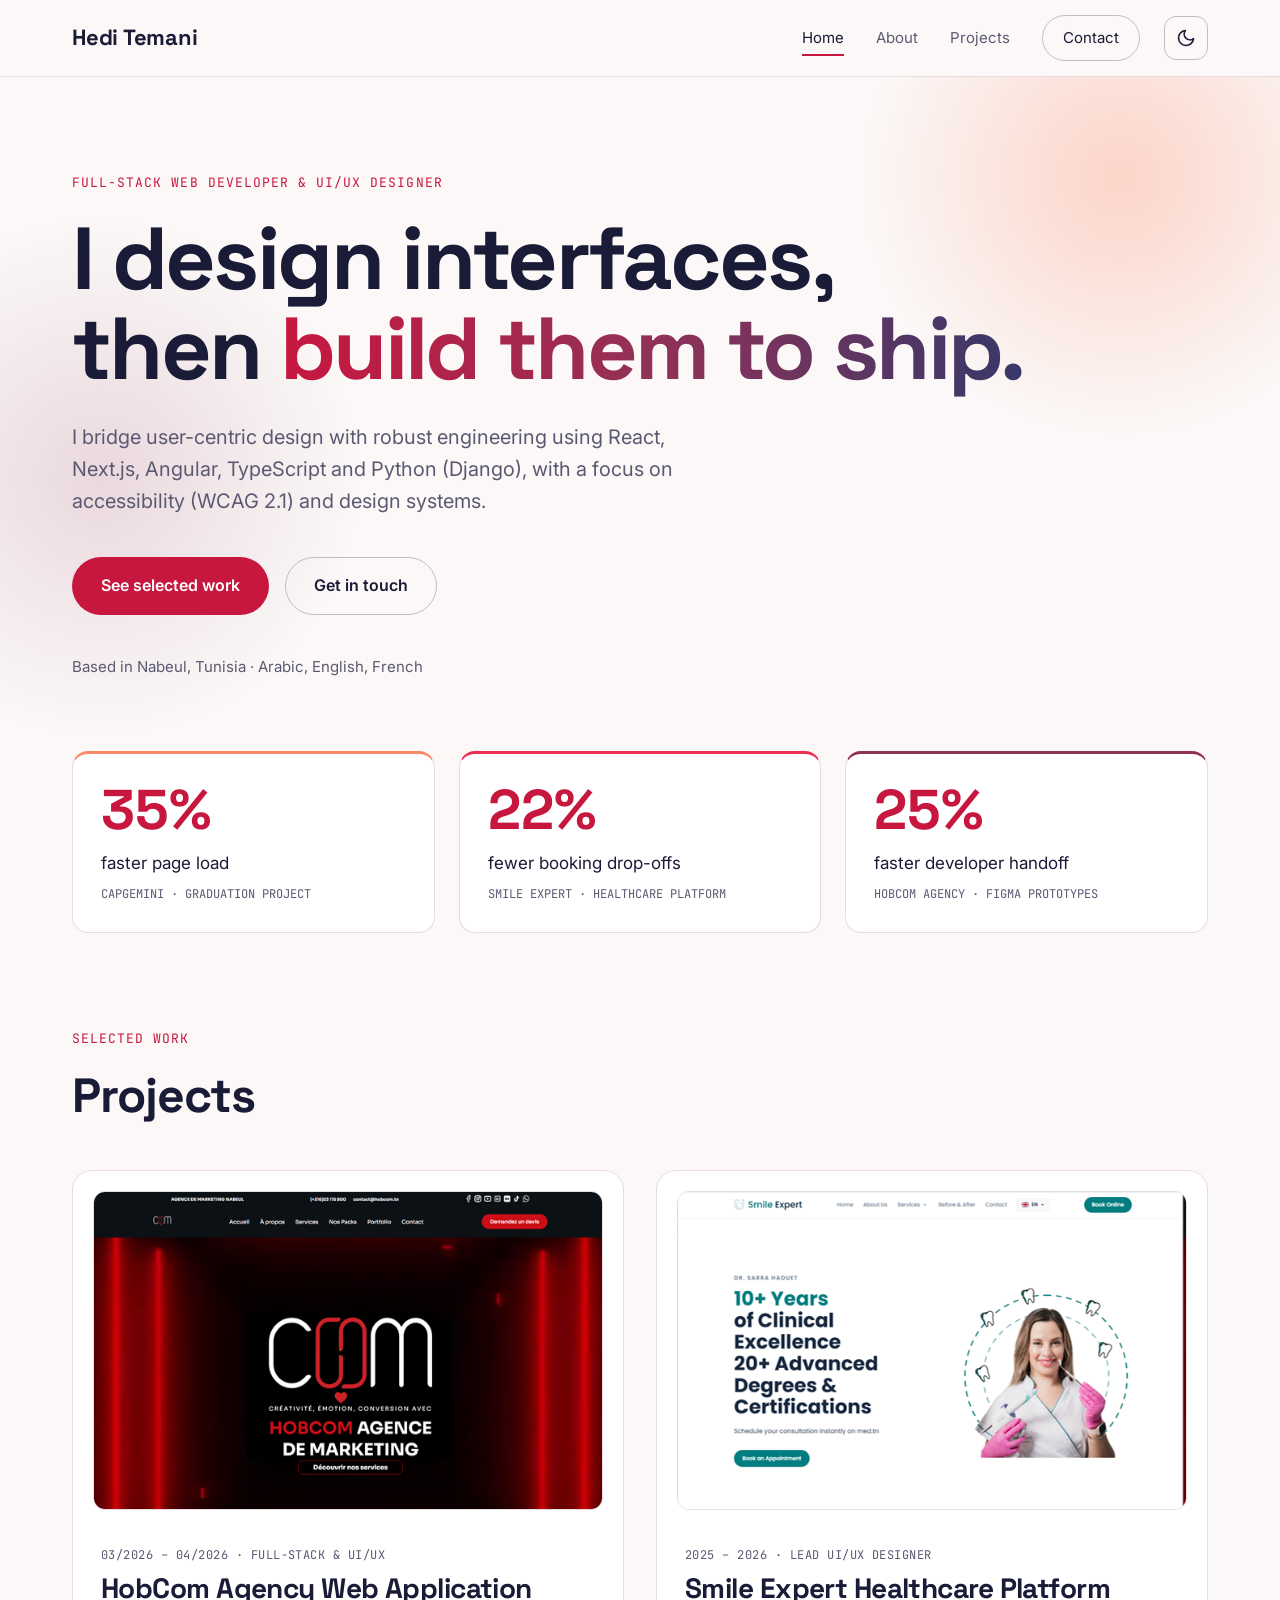
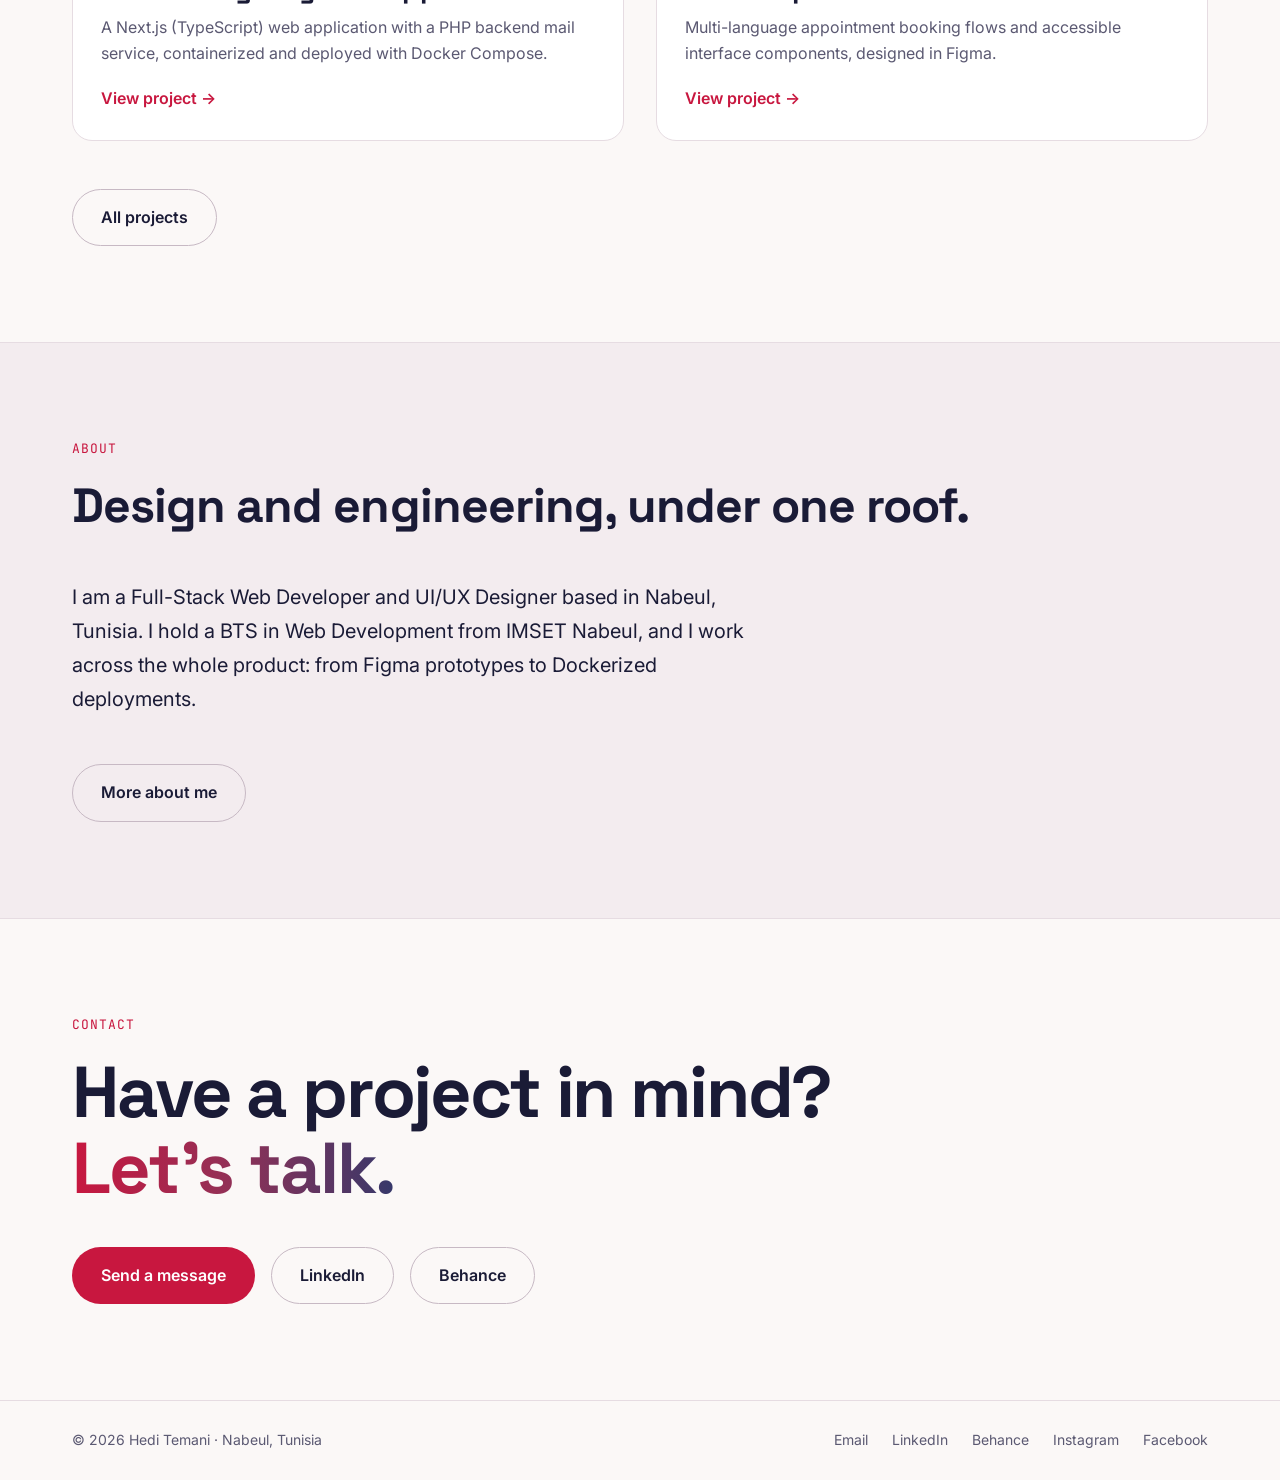
==== index.html @ 13e7d387 "first commit" ====
<!doctype html>
<html lang="en">
<head>
  <meta charset="utf-8">
  <meta name="viewport" content="width=device-width, initial-scale=1">
  <meta name="color-scheme" content="dark light">
  <script>
    (function () {
      try {
        var t = localStorage.getItem("theme");
        if (t !== "light" && t !== "dark") {
          t = window.matchMedia("(prefers-color-scheme: light)").matches ? "light" : "dark";
        }
        document.documentElement.setAttribute("data-theme", t);
      } catch (e) {}
    })();
  </script>
  <title>Hedi Temani | Full-Stack Web Developer &amp; UI/UX Designer</title>
  <meta name="description" content="Portfolio of Hedi Temani, a Full-Stack Web Developer and UI/UX Designer based in Nabeul, Tunisia.">
  <link rel="icon" href="data:image/svg+xml,%3Csvg xmlns='http://www.w3.org/2000/svg' viewBox='0 0 32 32'%3E%3Crect width='32' height='32' rx='8' fill='%2307070B'/%3E%3Ctext x='16' y='22' font-size='15' font-family='sans-serif' font-weight='700' text-anchor='middle' fill='%23FE8968'%3EHT%3C/text%3E%3C/svg%3E">
  <link rel="preconnect" href="https://fonts.googleapis.com">
  <link rel="preconnect" href="https://fonts.gstatic.com" crossorigin>
  <link href="https://fonts.googleapis.com/css2?family=Inter:wght@400;500;600&family=JetBrains+Mono:wght@500&family=Space+Grotesk:wght@500;700&display=swap" rel="stylesheet">
  <link rel="stylesheet" href="css/styles.css">
  <script src="js/main.js" defer></script>
</head>
<body>
  <a class="skip" href="#main">Skip to content</a>

  <header class="site-header">
    <div class="container header-inner">
      <a class="brand" href="index.html">Hedi Temani</a>
      <nav id="site-nav" class="site-nav" aria-label="Main">
        <a href="index.html" aria-current="page">Home</a>
        <a href="about.html">About</a>
        <a href="projects.html">Projects</a>
        <a href="contact.html" class="nav-cta">Contact</a>
      </nav>
      <div class="header-actions">
        <button class="theme-toggle" type="button" aria-label="Switch to light theme">
          <svg class="icon-sun" viewBox="0 0 24 24" fill="none" stroke="currentColor" stroke-width="2" stroke-linecap="round" stroke-linejoin="round" aria-hidden="true"><circle cx="12" cy="12" r="4"/><path d="M12 2v2M12 20v2M4.93 4.93l1.41 1.41M17.66 17.66l1.41 1.41M2 12h2M20 12h2M4.93 19.07l1.41-1.41M17.66 6.34l1.41-1.41"/></svg>
          <svg class="icon-moon" viewBox="0 0 24 24" fill="none" stroke="currentColor" stroke-width="2" stroke-linecap="round" stroke-linejoin="round" aria-hidden="true"><path d="M21 12.79A9 9 0 1 1 11.21 3 7 7 0 0 0 21 12.79z"/></svg>
        </button>
        <button class="nav-toggle" type="button" aria-expanded="false" aria-controls="site-nav">
          <span class="sr-only">Menu</span>
          <span class="bars" aria-hidden="true"></span>
        </button>
      </div>
    </div>
  </header>

  <main id="main">

    <section class="hero">
      <div class="container">
        <p class="eyebrow">Full-Stack Web Developer &amp; UI/UX Designer</p>
        <h1>I design interfaces, then <span class="grad">build them to ship.</span></h1>
        <p class="lead">I bridge user-centric design with robust engineering using React, Next.js, Angular, TypeScript and Python (Django), with a focus on accessibility (WCAG 2.1) and design systems.</p>
        <div class="btn-row">
          <a class="btn btn-primary" href="projects.html">See selected work</a>
          <a class="btn btn-ghost" href="contact.html">Get in touch</a>
        </div>
        <p class="where">Based in Nabeul, Tunisia · Arabic, English, French</p>
      </div>
    </section>

    <section class="section-tight" aria-label="Highlights">
      <div class="container">
        <div class="grid grid-3">
          <div class="stat">
            <strong>35%</strong>
            <p>faster page load</p>
            <p class="source">Capgemini · Graduation project</p>
          </div>
          <div class="stat">
            <strong>22%</strong>
            <p>fewer booking drop-offs</p>
            <p class="source">Smile Expert · Healthcare platform</p>
          </div>
          <div class="stat">
            <strong>25%</strong>
            <p>faster developer handoff</p>
            <p class="source">HobCom Agency · Figma prototypes</p>
          </div>
        </div>
      </div>
    </section>

    <section class="section-tight" aria-labelledby="work-title">
      <div class="container">
        <div class="section-head">
          <p class="eyebrow">Selected work</p>
          <h2 id="work-title">Projects</h2>
        </div>
        <div class="grid grid-2">

          <a class="card" href="https://hobcom.tn" target="_blank" rel="noopener noreferrer">
            <img class="shot-img" src="assets/hobcomscreenshot.webp" alt="HobCom Agency web application home page">
            <div class="card-body">
              <p class="meta">03/2026 – 04/2026 · Full-Stack &amp; UI/UX</p>
              <h3>HobCom Agency Web Application</h3>
              <p>A Next.js (TypeScript) web application with a PHP backend mail service, containerized and deployed with Docker Compose.</p>
              <p class="link-arrow" href="hobcom.tn">View project →</p>
            </div>
          </a>

          <a class="card" href="https://smile-expert-frontend.vercel.app/" target="_blank" rel="noopener noreferrer">
            <img class="shot-img" src="assets/smileexpertscreenshot.webp" alt="Smile Expert appointment booking flow">
            <div class="card-body">
              <p class="meta">2025 – 2026 · Lead UI/UX Designer</p>
              <h3>Smile Expert Healthcare Platform</h3>
              <p>Multi-language appointment booking flows and accessible interface components, designed in Figma.</p>
              <p class="link-arrow">View project →</p>
            </div>
          </a>

        </div>
        <p class="section-foot"><a class="btn btn-ghost" href="projects.html">All projects</a></p>
      </div>
    </section>

    <section class="section section-alt" aria-labelledby="about-title">
      <div class="container">
        <div class="section-head">
          <p class="eyebrow">About</p>
          <h2 id="about-title">Design and engineering, under one roof.</h2>
        </div>
        <p class="about-intro">I am a Full-Stack Web Developer and UI/UX Designer based in Nabeul, Tunisia. I hold a BTS in Web Development from IMSET Nabeul, and I work across the whole product: from Figma prototypes to Dockerized deployments.</p>
        <p class="section-foot"><a class="btn btn-ghost" href="about.html">More about me</a></p>
      </div>
    </section>

    <section class="section cta" aria-labelledby="cta-title">
      <div class="container">
        <p class="eyebrow">Contact</p>
        <h2 id="cta-title">Have a project in mind? <span class="grad">Let's talk.</span></h2>
        <div class="btn-row">
          <a class="btn btn-primary" href="contact.html">Send a message</a>
          <a class="btn btn-ghost" href="https://www.linkedin.com/in/hedi-temani-780870308/" target="_blank" rel="noopener noreferrer">LinkedIn</a>
          <a class="btn btn-ghost" href="https://www.behance.net/hedi_temani" target="_blank" rel="noopener noreferrer">Behance</a>
        </div>
      </div>
    </section>

  </main>

  <footer class="site-footer">
    <div class="container footer-inner">
      <span>© <span data-year>2026</span> Hedi Temani · Nabeul, Tunisia</span>
      <span class="footer-links">
        <a href="mailto:hedi.temani97@gmail.com">Email</a>
        <a href="https://www.linkedin.com/in/hedi-temani-780870308/" target="_blank" rel="noopener noreferrer">LinkedIn</a>
        <a href="https://www.behance.net/hedi_temani" target="_blank" rel="noopener noreferrer">Behance</a>
        <a href="https://www.instagram.com/hedi.temani/" target="_blank" rel="noopener noreferrer">Instagram</a>
        <a href="https://www.facebook.com/Hedii.Temani/" target="_blank" rel="noopener noreferrer">Facebook</a>
      </span>
    </div>
  </footer>
</body>
</html>
---- css/styles.css ----
/* ==========================================================================
   Hedi Temani — Portfolio
   Design tokens, layout, components, responsive rules
   ========================================================================== */

:root,
:root[data-theme="dark"] {
  color-scheme: dark;

  /* Brand palette */
  --indigo: #36386a;
  --plum: #913157;
  --crimson: #ef2f52;
  --coral: #fe8968;
  --grad: linear-gradient(90deg, var(--indigo), var(--plum), var(--crimson), var(--coral));

  /* Dark theme */
  --bg: #07070b;
  --bg-alt: #0d0d14;
  --surface: #12121a;
  --surface-2: #191924;
  --line: #23233a;
  --line-strong: #3d4078;
  --chip-line: #32345e;
  --text: #f6f3f5;
  --muted: #aaa9bd;
  --accent: #fe8968;
  --btn-bg: #fe8968;
  --btn-ink: #1a0a0e;
  --grad-text: linear-gradient(90deg, #fe8968, #ef2f52);
  --danger: #ff7a8a;
  --ok: #7be0b5;
  --header-bg: rgba(7, 7, 11, 0.92);
  --shadow: rgba(0, 0, 0, 0.5);
  --glow-1: rgba(239, 47, 82, 0.2);
  --glow-2: rgba(54, 56, 106, 0.55);

  --font-display: "Space Grotesk", system-ui, sans-serif;
  --font-body: "Inter", system-ui, -apple-system, "Segoe UI", sans-serif;
  --font-mono: "JetBrains Mono", ui-monospace, "SFMono-Regular", monospace;

  --container: 1200px;
}

:root[data-theme="light"] {
  color-scheme: light;
  --bg: #fbf8f7;
  --bg-alt: #f3ecef;
  --surface: #ffffff;
  --surface-2: #f0e8ec;
  --line: #e6dce2;
  --line-strong: #c7b9c4;
  --chip-line: #d6c9d2;
  --text: #1a1b36;
  --muted: #5b5972;
  --accent: #c8173f;
  --btn-bg: #c8173f;
  --btn-ink: #ffffff;
  --grad-text: linear-gradient(90deg, #c8173f, #913157, #36386a);
  --danger: #b3123a;
  --ok: #0a6f46;
  --header-bg: rgba(251, 248, 247, 0.92);
  --shadow: rgba(54, 56, 106, 0.18);
  --glow-1: rgba(254, 137, 104, 0.32);
  --glow-2: rgba(145, 49, 87, 0.16);
}

/* Same light values when the visitor's system prefers light and no choice is saved. */
@media (prefers-color-scheme: light) {
  :root:not([data-theme]) {
    color-scheme: light;
    --bg: #fbf8f7;
    --bg-alt: #f3ecef;
    --surface: #ffffff;
    --surface-2: #f0e8ec;
    --line: #e6dce2;
    --line-strong: #c7b9c4;
    --chip-line: #d6c9d2;
    --text: #1a1b36;
    --muted: #5b5972;
    --accent: #c8173f;
    --btn-bg: #c8173f;
    --btn-ink: #ffffff;
    --grad-text: linear-gradient(90deg, #c8173f, #913157, #36386a);
    --danger: #b3123a;
    --ok: #0a6f46;
    --header-bg: rgba(251, 248, 247, 0.92);
    --shadow: rgba(54, 56, 106, 0.18);
    --glow-1: rgba(254, 137, 104, 0.32);
    --glow-2: rgba(145, 49, 87, 0.16);
  }
}

/* ---------- Base ---------- */

*,
*::before,
*::after {
  box-sizing: border-box;
}

html {
  scroll-behavior: smooth;
}

body {
  margin: 0;
  background: var(--bg);
  color: var(--text);
  font-family: var(--font-body);
  font-size: 1rem;
  line-height: 1.6;
  -webkit-font-smoothing: antialiased;
}

img {
  display: block;
  max-width: 100%;
}

a {
  color: inherit;
  text-decoration: none;
}

a:hover {
  text-decoration: underline;
}

:focus-visible {
  outline: 2px solid var(--accent);
  outline-offset: 3px;
}

h1,
h2,
h3 {
  margin: 0;
  font-family: var(--font-display);
  font-weight: 700;
  letter-spacing: -0.02em;
  line-height: 1.08;
}

p {
  margin: 0;
}

.sr-only {
  position: absolute;
  width: 1px;
  height: 1px;
  padding: 0;
  margin: -1px;
  overflow: hidden;
  clip: rect(0, 0, 0, 0);
  white-space: nowrap;
  border: 0;
}

.skip {
  position: absolute;
  left: 16px;
  top: -64px;
  z-index: 100;
  padding: 10px 16px;
  border-radius: 8px;
  background: var(--btn-bg);
  color: var(--btn-ink);
  font-weight: 600;
}

.skip:focus {
  top: 16px;
}

.container {
  max-width: var(--container);
  margin: 0 auto;
  padding: 0 32px;
}

/* ---------- Header and navigation ---------- */

.site-header {
  position: sticky;
  top: 0;
  z-index: 50;
  border-bottom: 1px solid var(--line);
  background: var(--header-bg);
  backdrop-filter: blur(8px);
}

.header-inner {
  display: flex;
  align-items: center;
  justify-content: space-between;
  gap: 24px;
  min-height: 76px;
}

.brand {
  font-family: var(--font-display);
  font-size: 1.375rem;
  font-weight: 700;
  letter-spacing: -0.01em;
}

.brand:hover {
  text-decoration: none;
}

.site-nav {
  display: flex;
  align-items: center;
  gap: 32px;
  color: var(--muted);
  font-size: 0.9375rem;
}

.site-nav a[aria-current="page"] {
  color: var(--text);
}

.site-nav .nav-cta {
  padding: 10px 20px;
  border: 1px solid var(--line-strong);
  border-radius: 999px;
  color: var(--text);
}

.nav-toggle {
  display: none;
  align-items: center;
  justify-content: center;
  width: 44px;
  height: 44px;
  border: 1px solid var(--line-strong);
  border-radius: 12px;
  background: transparent;
  color: var(--text);
  cursor: pointer;
}

.bars {
  position: relative;
  display: block;
  width: 18px;
  height: 2px;
  border-radius: 2px;
  background: currentColor;
}

.bars::before,
.bars::after {
  content: "";
  position: absolute;
  left: 0;
  width: 18px;
  height: 2px;
  border-radius: 2px;
  background: currentColor;
}

.bars::before {
  top: -6px;
}

.bars::after {
  top: 6px;
}

/* ---------- Typography helpers ---------- */

.eyebrow {
  margin-bottom: 20px;
  color: var(--accent);
  font-family: var(--font-mono);
  font-size: 0.8125rem;
  letter-spacing: 0.08em;
  text-transform: uppercase;
}

.lead {
  max-width: 40rem;
  margin-top: 28px;
  color: var(--muted);
  font-size: 1.25rem;
  line-height: 1.6;
}

.muted {
  color: var(--muted);
}

/* ---------- Buttons ---------- */

.btn {
  display: inline-flex;
  align-items: center;
  justify-content: center;
  padding: 15px 28px;
  border: 1px solid transparent;
  border-radius: 999px;
  background: transparent;
  color: var(--text);
  cursor: pointer;
  font: inherit;
  font-weight: 600;
}

.btn:hover {
  text-decoration: none;
  filter: brightness(1.1);
}

.btn:disabled {
  cursor: not-allowed;
  opacity: 0.6;
}

.btn-primary {
  background: var(--btn-bg);
  color: var(--btn-ink);
}

.btn-ghost {
  border-color: var(--line-strong);
}

.btn-row {
  display: flex;
  flex-wrap: wrap;
  gap: 16px;
  margin-top: 40px;
}

/* ---------- Sections ---------- */

.hero {
  padding: 96px 0 72px;
}

.hero h1 {
  max-width: 960px;
  font-size: clamp(2.75rem, 7vw, 5.5rem);
  letter-spacing: -0.03em;
  line-height: 1.02;
}

.hero .where {
  margin-top: 40px;
  color: var(--muted);
  font-size: 0.9375rem;
}

.page-hero {
  padding: 80px 0 56px;
}

.page-hero h1 {
  max-width: 900px;
  font-size: clamp(2.5rem, 6vw, 4.5rem);
  letter-spacing: -0.03em;
  line-height: 1.04;
}

.section {
  padding: 96px 0;
}

.section-tight {
  padding: 0 0 96px;
}

.section-alt {
  border-top: 1px solid var(--line);
  border-bottom: 1px solid var(--line);
  background: var(--bg-alt);
}

.section-head {
  margin-bottom: 48px;
}

.section-head h2 {
  font-size: clamp(2rem, 4vw, 3rem);
}

.section-foot {
  margin-top: 48px;
}

/* ---------- Grids ---------- */

.grid {
  display: grid;
  gap: 24px;
}

.grid-3 {
  grid-template-columns: repeat(auto-fit, minmax(min(100%, 260px), 1fr));
}

.grid-2 {
  grid-template-columns: repeat(auto-fit, minmax(min(100%, 420px), 1fr));
  gap: 32px;
}

.grid-skills {
  grid-template-columns: repeat(auto-fit, minmax(min(100%, 420px), 1fr));
  gap: 48px 64px;
}

/* ---------- Stats ---------- */

.stat {
  padding: 28px;
  border: 1px solid var(--line);
  border-radius: 16px;
  background: var(--surface);
}

.stat strong {
  display: block;
  color: var(--accent);
  font-family: var(--font-display);
  font-size: 3.5rem;
  line-height: 1;
}

.stat p {
  margin-top: 12px;
  font-size: 1.0625rem;
}

.stat .source {
  margin-top: 8px;
  color: var(--muted);
  font-family: var(--font-mono);
  font-size: 0.75rem;
  text-transform: uppercase;
}

/* ---------- Project cards and screenshots ---------- */

.shot {
  display: flex;
  align-items: center;
  justify-content: center;
  aspect-ratio: 16 / 10;
  padding: 16px;
  border: 1px dashed var(--line-strong);
  border-radius: 12px;
  background: var(--surface-2);
  color: var(--muted);
  font-family: var(--font-mono);
  font-size: 0.8125rem;
  text-align: center;
}

.shot-img {
  width: 100%;
  aspect-ratio: 16 / 10;
  border: 1px solid var(--line);
  border-radius: 12px;
  object-fit: cover;
}

.card {
  display: block;
  padding: 20px;
  border: 1px solid var(--line);
  border-radius: 20px;
  background: var(--surface);
  transition: border-color 0.2s, transform 0.2s;
}

a.card:hover {
  border-color: var(--line-strong);
  text-decoration: none;
  transform: translateY(-2px);
}

.card-body {
  padding: 24px 8px 8px;
}

.card h3 {
  margin-top: 8px;
  font-size: 1.75rem;
}

.card p {
  margin-top: 12px;
  color: var(--muted);
}

.card .link-arrow {
  margin-top: 20px;
  color: var(--accent);
  font-weight: 600;
}

.meta {
  color: var(--muted);
  font-family: var(--font-mono);
  font-size: 0.75rem;
  letter-spacing: 0.04em;
  text-transform: uppercase;
}

.tags {
  display: flex;
  flex-wrap: wrap;
  gap: 8px;
  margin: 16px 0 0;
  padding: 0;
  list-style: none;
}

.tags li {
  padding: 6px 14px;
  border: 1px solid var(--chip-line);
  border-radius: 999px;
  font-size: 0.875rem;
}

.skill-group h3 {
  margin-bottom: 16px;
  font-size: 1.375rem;
}

.skill-group .tags {
  margin-top: 0;
}

/* ---------- Projects page ---------- */

.project {
  display: grid;
  grid-template-columns: repeat(auto-fit, minmax(min(100%, 420px), 1fr));
  gap: 40px;
  align-items: start;
  padding: 56px 0;
  border-top: 1px solid var(--line);
}

.project:last-of-type {
  border-bottom: 1px solid var(--line);
}

.project h2 {
  margin-top: 8px;
  font-size: clamp(1.75rem, 3vw, 2.25rem);
}

.project .desc {
  margin-top: 16px;
  color: var(--muted);
  font-size: 1.0625rem;
}

.facts {
  display: grid;
  grid-template-columns: auto 1fr;
  gap: 10px 20px;
  margin: 24px 0 0;
}

.facts dt {
  padding-top: 3px;
  color: var(--muted);
  font-family: var(--font-mono);
  font-size: 0.75rem;
  text-transform: uppercase;
}

.facts dd {
  margin: 0;
}

.result {
  display: flex;
  align-items: center;
  gap: 20px;
  margin-top: 24px;
  padding: 20px 24px;
  border: 1px solid var(--line);
  border-radius: 14px;
  background: var(--surface);
}

.result strong {
  color: var(--accent);
  font-family: var(--font-display);
  font-size: 2.5rem;
  line-height: 1;
}

/* ---------- About page ---------- */

.about-intro {
  max-width: 44rem;
  font-size: 1.25rem;
  line-height: 1.7;
}

.about-intro + .about-intro {
  margin-top: 20px;
  color: var(--muted);
}

.panel {
  padding: 28px;
  border: 1px solid var(--line);
  border-radius: 16px;
  background: var(--surface);
}

.panel h3 {
  margin-bottom: 12px;
  font-size: 1.375rem;
}

.panel p {
  color: var(--muted);
}

.timeline {
  border-top: 1px solid var(--line);
}

.entry {
  display: flex;
  flex-wrap: wrap;
  gap: 12px 48px;
  padding: 32px 0;
  border-bottom: 1px solid var(--line);
}

.entry-date {
  flex: 0 0 220px;
  color: var(--muted);
  font-family: var(--font-mono);
  font-size: 0.8125rem;
}

.entry-body {
  flex: 1 1 420px;
  min-width: 0;
}

.entry h3 {
  font-size: 1.5rem;
}

.entry .org {
  margin-top: 4px;
  color: var(--accent);
  font-weight: 500;
}

.entry .desc {
  max-width: 640px;
  margin-top: 12px;
  color: var(--muted);
}

/* ---------- Contact page ---------- */

.contact-grid {
  display: grid;
  grid-template-columns: minmax(0, 1.4fr) minmax(0, 1fr);
  gap: 64px;
  align-items: start;
}

.field {
  margin-bottom: 8px;
}

.field label {
  display: block;
  margin-bottom: 8px;
  font-size: 0.9375rem;
  font-weight: 500;
}

.field input,
.field textarea {
  width: 100%;
  padding: 14px 16px;
  border: 1px solid var(--line-strong);
  border-radius: 12px;
  background: var(--surface);
  color: var(--text);
  font: inherit;
}

.field textarea {
  min-height: 160px;
  resize: vertical;
}

.field input:focus,
.field textarea:focus {
  border-color: var(--accent);
  outline: 2px solid var(--accent);
  outline-offset: 1px;
}

.field [aria-invalid="true"] {
  border-color: var(--danger);
}

.field-error {
  min-height: 1.5rem;
  margin-top: 6px;
  color: var(--danger);
  font-size: 0.875rem;
}

.form-status {
  margin-top: 16px;
  font-weight: 500;
}

.form-status.ok {
  color: var(--ok);
}

.form-status.err {
  color: var(--danger);
}

.hp {
  position: absolute;
  left: -9999px;
}

.info-list {
  margin: 0;
  padding: 0;
  list-style: none;
}

.info-list li {
  padding: 20px 0;
  border-top: 1px solid var(--line);
}

.info-list li:last-child {
  border-bottom: 1px solid var(--line);
}

.info-list .meta {
  display: block;
  margin-bottom: 6px;
}

/* ---------- CTA band and footer ---------- */

.cta h2 {
  max-width: 820px;
  font-size: clamp(2.5rem, 6vw, 4.5rem);
  letter-spacing: -0.03em;
  line-height: 1.05;
}

.site-footer {
  padding: 28px 0;
  border-top: 1px solid var(--line);
  color: var(--muted);
  font-size: 0.875rem;
}

.footer-inner {
  display: flex;
  flex-wrap: wrap;
  justify-content: space-between;
  gap: 16px;
}

.footer-links {
  display: flex;
  flex-wrap: wrap;
  gap: 8px 24px;
}

/* ---------- Responsive ---------- */

@media (max-width: 860px) {
  .contact-grid {
    grid-template-columns: 1fr;
    gap: 48px;
  }
}

@media (max-width: 760px) {
  .container {
    padding: 0 20px;
  }

  .header-inner {
    min-height: 68px;
  }

  .nav-toggle {
    display: inline-flex;
  }

  .site-nav {
    position: absolute;
    top: 100%;
    left: 0;
    right: 0;
    display: none;
    flex-direction: column;
    align-items: stretch;
    gap: 0;
    padding: 8px 20px 20px;
    border-bottom: 1px solid var(--line);
    background: var(--bg);
    font-size: 1rem;
  }

  .site-nav.is-open {
    display: flex;
  }

  .site-nav a {
    padding: 14px 0;
    border-bottom: 1px solid var(--line);
  }

  .site-nav .nav-cta {
    margin-top: 16px;
    padding: 14px 20px;
    border: 1px solid var(--line-strong);
    text-align: center;
  }

  .hero {
    padding: 56px 0 48px;
  }

  .page-hero {
    padding: 48px 0 40px;
  }

  .lead {
    font-size: 1.0625rem;
  }

  .btn-row {
    flex-direction: column;
  }

  .section {
    padding: 64px 0;
  }

  .section-tight {
    padding-bottom: 64px;
  }

  .section-head {
    margin-bottom: 32px;
  }

  .card h3 {
    font-size: 1.5rem;
  }

  .project {
    gap: 28px;
    padding: 40px 0;
  }

  .entry {
    gap: 8px;
    padding: 24px 0;
  }

  .entry-date {
    flex-basis: 100%;
  }

  .grid-skills {
    gap: 36px;
  }
}

@media (prefers-reduced-motion: reduce) {
  html {
    scroll-behavior: auto;
  }

  * {
    transition: none !important;
  }
}

/* ==========================================================================
   Motion
   Reveal states are added by js/main.js, so without JavaScript every
   element stays visible.
   ========================================================================== */

[data-reveal] {
  opacity: 0;
  transform: translateY(28px);
  transition:
    opacity 0.7s ease var(--d, 0ms),
    transform 0.7s cubic-bezier(0.2, 0.7, 0.2, 1) var(--d, 0ms);
}

[data-reveal].is-visible {
  opacity: 1;
  transform: none;
}

/* Hero glow */
.hero {
  position: relative;
  overflow: hidden;
}

.hero .container {
  position: relative;
  z-index: 1;
}

.hero::before {
  content: "";
  position: absolute;
  top: -180px;
  right: -120px;
  width: 560px;
  height: 560px;
  border-radius: 50%;
  background: radial-gradient(circle at center, var(--glow-1), transparent 65%);
  pointer-events: none;
  animation: float 14s ease-in-out infinite alternate;
}

@keyframes float {
  from {
    transform: translate(0, 0) scale(1);
  }
  to {
    transform: translate(-70px, 50px) scale(1.12);
  }
}

/* Scroll progress bar */
.progress {
  position: fixed;
  top: 0;
  left: 0;
  right: 0;
  z-index: 60;
  height: 3px;
  background: var(--grad);
  transform: scaleX(0);
  transform-origin: 0 50%;
  pointer-events: none;
}

/* Header shadow after scrolling */
.site-header {
  transition: box-shadow 0.25s ease;
}

.site-header.is-scrolled {
  box-shadow: 0 8px 24px var(--shadow);
}

/* Hover and focus feedback */
.btn {
  transition: transform 0.2s ease, filter 0.2s ease, border-color 0.2s ease;
}

.btn:hover {
  transform: translateY(-2px);
}

.btn-ghost:hover {
  border-color: var(--accent);
}

.card .link-arrow {
  display: inline-block;
  transition: transform 0.2s ease;
}

a.card:hover .link-arrow {
  transform: translateX(6px);
}

.card .shot {
  transition: border-color 0.2s ease;
}

a.card:hover .shot {
  border-color: var(--accent);
}

.stat,
.panel {
  transition: border-color 0.2s ease, transform 0.2s ease;
}

.stat:hover,
.panel:hover {
  border-color: var(--line-strong);
  transform: translateY(-3px);
}

.tags li {
  transition: border-color 0.2s ease, transform 0.2s ease;
}

.tags li:hover {
  border-color: var(--accent);
  transform: translateY(-2px);
}

@media (min-width: 761px) {
  .site-nav a:not(.nav-cta) {
    position: relative;
    padding: 4px 0;
  }

  .site-nav a:not(.nav-cta)::after {
    content: "";
    position: absolute;
    left: 0;
    right: 0;
    bottom: -2px;
    height: 2px;
    background: var(--accent);
    transform: scaleX(0);
    transform-origin: left;
    transition: transform 0.25s ease;
  }

  .site-nav a:not(.nav-cta):hover::after,
  .site-nav a[aria-current="page"]:not(.nav-cta)::after {
    transform: scaleX(1);
  }

  .site-nav a:hover {
    text-decoration: none;
  }

  .site-nav .nav-cta {
    transition: border-color 0.2s ease;
  }

  .site-nav .nav-cta:hover {
    border-color: var(--accent);
  }
}

@media (prefers-reduced-motion: reduce) {
  [data-reveal] {
    opacity: 1 !important;
    transform: none !important;
  }

  .hero::before {
    animation: none;
  }

  .progress {
    display: none;
  }
}

/* ==========================================================================
   Themes and palette accents
   ========================================================================== */

::selection {
  background: var(--btn-bg);
  color: var(--btn-ink);
}

/* Gradient text */
.grad {
  color: var(--accent);
}

@supports ((-webkit-background-clip: text) or (background-clip: text)) {
  .grad {
    background: var(--grad-text);
    -webkit-background-clip: text;
    background-clip: text;
    -webkit-text-fill-color: transparent;
    color: transparent;
    -webkit-box-decoration-break: clone;
    box-decoration-break: clone;
  }
}

/* Second hero glow */
.hero::after {
  content: "";
  position: absolute;
  bottom: 14px;
  left: -160px;
  width: 520px;
  height: 520px;
  border-radius: 50%;
  background: radial-gradient(circle closest-side, var(--glow-2), transparent);
  pointer-events: none;
  animation: drift 18s ease-in-out infinite alternate;
}

@keyframes drift {
  from {
    transform: translateX(0) scale(1);
  }
  to {
    transform: translateX(90px) scale(1.04);
  }
}

/* Palette-colored top edge on highlight cards */
.stat,
.panel {
  border-top-width: 3px;
}

.stat:nth-child(3n + 1),
.panel:nth-child(3n + 1) {
  border-top-color: var(--coral);
}

.stat:nth-child(3n + 2),
.panel:nth-child(3n + 2) {
  border-top-color: var(--crimson);
}

.stat:nth-child(3n + 3),
.panel:nth-child(3n + 3) {
  border-top-color: var(--plum);
}

/* Header actions and theme toggle */
.header-actions {
  display: flex;
  align-items: center;
  gap: 12px;
}

.site-nav {
  margin-left: auto;
}

.theme-toggle {
  display: inline-flex;
  align-items: center;
  justify-content: center;
  width: 44px;
  height: 44px;
  border: 1px solid var(--line-strong);
  border-radius: 12px;
  background: transparent;
  color: var(--text);
  cursor: pointer;
  transition: border-color 0.2s ease;
}

.theme-toggle:hover {
  border-color: var(--accent);
}

.theme-toggle svg {
  width: 20px;
  height: 20px;
}

.theme-toggle .icon-moon {
  display: none;
}

:root[data-theme="light"] .theme-toggle .icon-sun {
  display: none;
}

:root[data-theme="light"] .theme-toggle .icon-moon {
  display: inline;
}

@media (prefers-color-scheme: light) {
  :root:not([data-theme]) .theme-toggle .icon-sun {
    display: none;
  }

  :root:not([data-theme]) .theme-toggle .icon-moon {
    display: inline;
  }
}

/* Smooth color change while switching theme */
.theme-anim,
.theme-anim *,
.theme-anim *::before,
.theme-anim *::after {
  transition: background-color 0.35s ease, color 0.35s ease, border-color 0.35s ease !important;
}

@media (prefers-reduced-motion: reduce) {
  .hero::after {
    animation: none;
  }
}
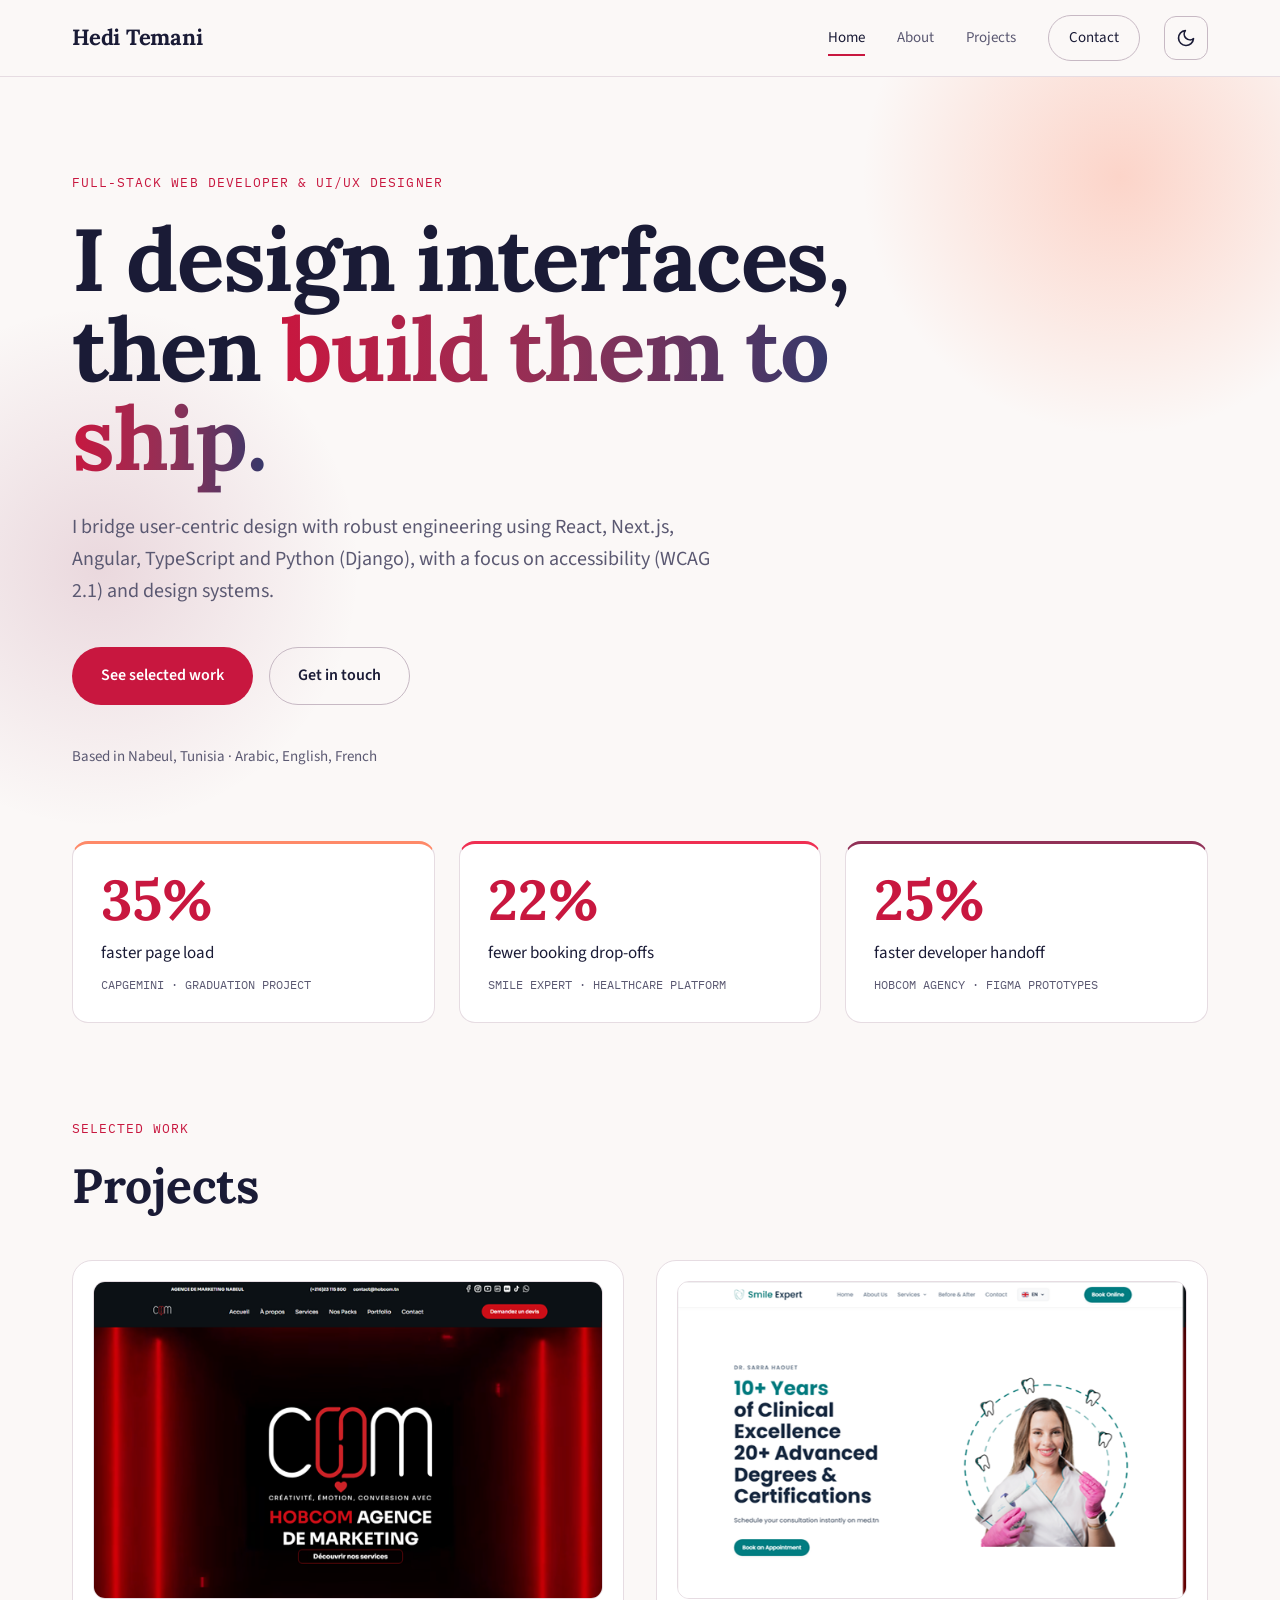
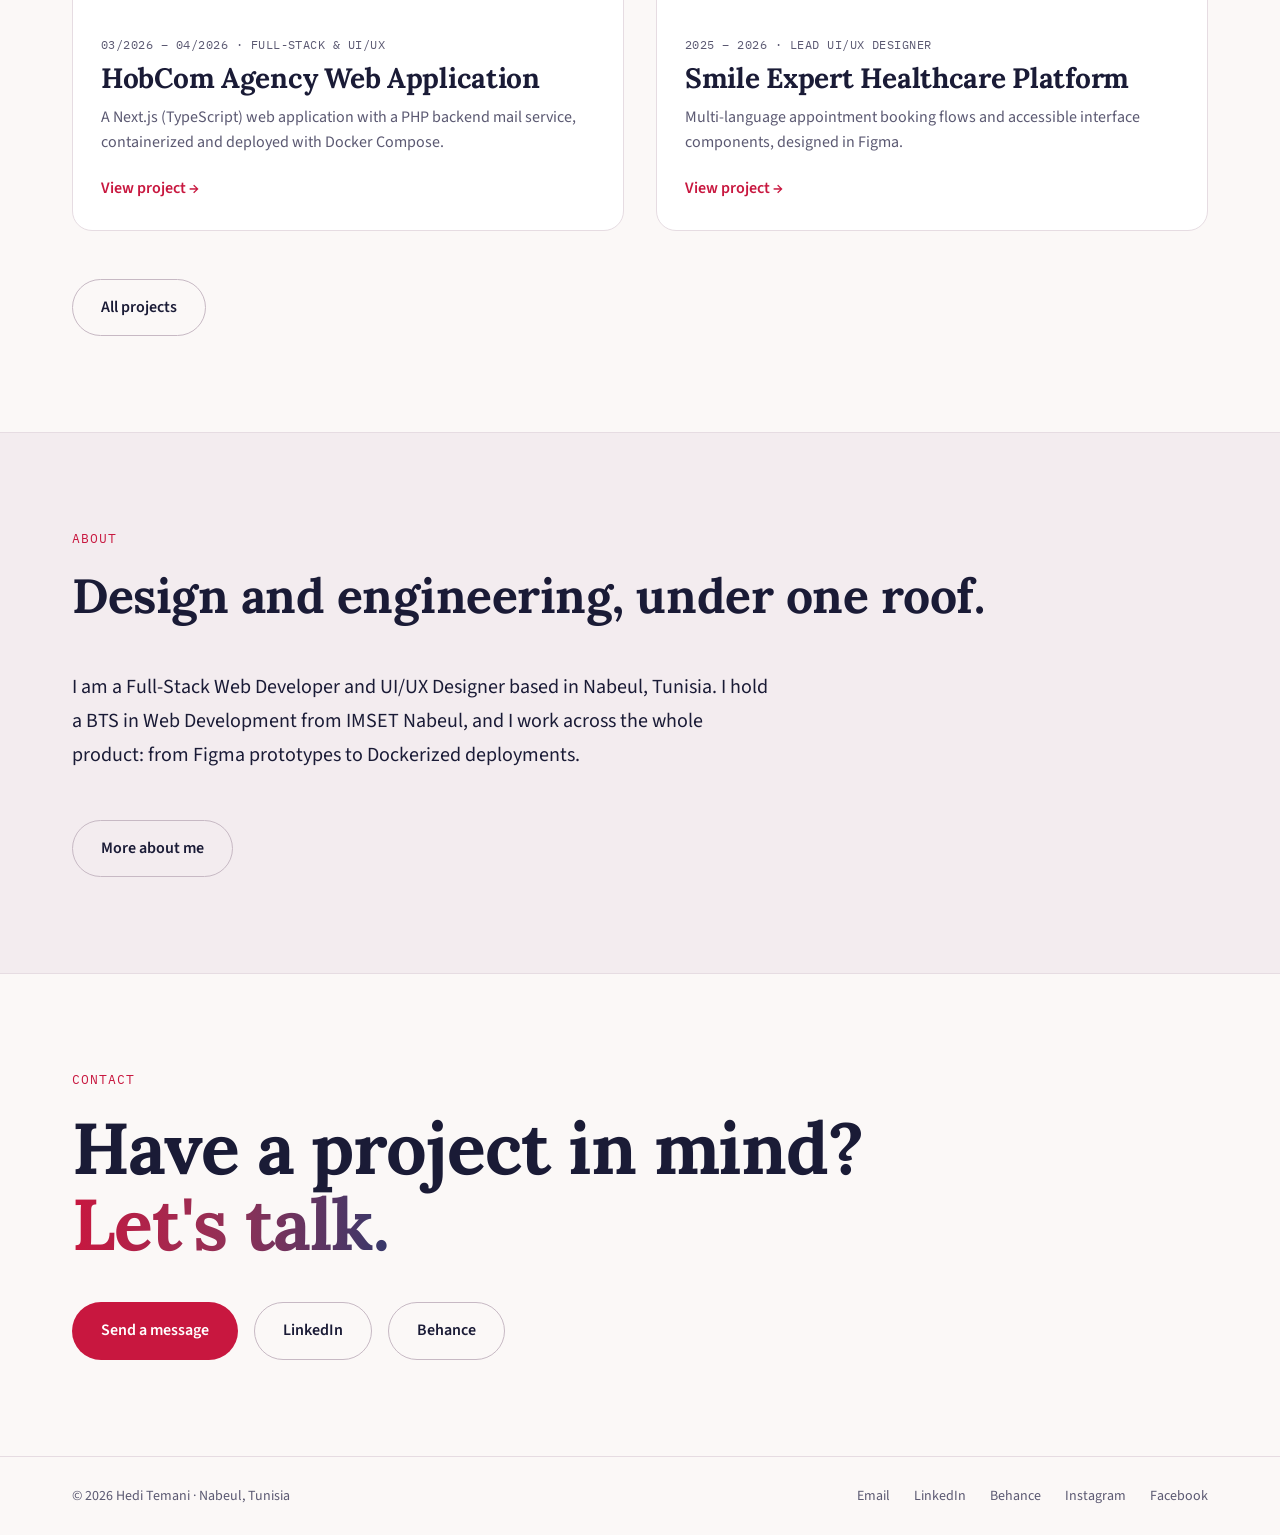
==== commit 70ba394e: "Update font styles across multiple pages for consistency and improved readability" ====
--- a/index.html
+++ b/index.html
@@ -20,7 +20,7 @@
   <link rel="icon" href="data:image/svg+xml,%3Csvg xmlns='http://www.w3.org/2000/svg' viewBox='0 0 32 32'%3E%3Crect width='32' height='32' rx='8' fill='%2307070B'/%3E%3Ctext x='16' y='22' font-size='15' font-family='sans-serif' font-weight='700' text-anchor='middle' fill='%23FE8968'%3EHT%3C/text%3E%3C/svg%3E">
   <link rel="preconnect" href="https://fonts.googleapis.com">
   <link rel="preconnect" href="https://fonts.gstatic.com" crossorigin>
-  <link href="https://fonts.googleapis.com/css2?family=Inter:wght@400;500;600&family=JetBrains+Mono:wght@500&family=Space+Grotesk:wght@500;700&display=swap" rel="stylesheet">
+  <link href="https://fonts.googleapis.com/css2?family=IBM+Plex+Mono:wght@500&family=Lora:wght@500;600;700&family=Source+Sans+3:wght@400;500;600;700&display=swap" rel="stylesheet">
   <link rel="stylesheet" href="css/styles.css">
   <script src="js/main.js" defer></script>
 </head>
--- a/css/styles.css
+++ b/css/styles.css
@@ -1,8 +1,3 @@
-/* ==========================================================================
-   Hedi Temani — Portfolio
-   Design tokens, layout, components, responsive rules
-   ========================================================================== */
-
 :root,
 :root[data-theme="dark"] {
   color-scheme: dark;
@@ -35,9 +30,9 @@
   --glow-1: rgba(239, 47, 82, 0.2);
   --glow-2: rgba(54, 56, 106, 0.55);
 
-  --font-display: "Space Grotesk", system-ui, sans-serif;
-  --font-body: "Inter", system-ui, -apple-system, "Segoe UI", sans-serif;
-  --font-mono: "JetBrains Mono", ui-monospace, "SFMono-Regular", monospace;
+  --font-display: "Lora", Georgia, serif;
+  --font-body: "Source Sans 3", system-ui, -apple-system, "Segoe UI", sans-serif;
+  --font-mono: "IBM Plex Mono", ui-monospace, "SFMono-Regular", monospace;
 
   --container: 1200px;
 }
@@ -138,7 +133,7 @@
   margin: 0;
   font-family: var(--font-display);
   font-weight: 700;
-  letter-spacing: -0.02em;
+  letter-spacing: -0.01em;
   line-height: 1.08;
 }
 
@@ -344,7 +339,7 @@
 .hero h1 {
   max-width: 960px;
   font-size: clamp(2.75rem, 7vw, 5.5rem);
-  letter-spacing: -0.03em;
+  letter-spacing: -0.015em;
   line-height: 1.02;
 }
 
@@ -361,7 +356,7 @@
 .page-hero h1 {
   max-width: 900px;
   font-size: clamp(2.5rem, 6vw, 4.5rem);
-  letter-spacing: -0.03em;
+  letter-spacing: -0.015em;
   line-height: 1.04;
 }
 
@@ -598,6 +593,39 @@
   line-height: 1;
 }
 
+.project-repos {
+  margin-top: 24px;
+  padding: 20px;
+  border: 1px solid var(--line);
+  border-radius: 14px;
+  background: var(--surface);
+}
+
+.project-repos-title {
+  font-family: var(--font-display);
+  font-size: 1.125rem;
+  font-weight: 700;
+}
+
+.project-repos-desc {
+  margin-top: 4px;
+  color: var(--muted);
+  font-size: 0.9375rem;
+}
+
+.project-repo-links {
+  display: flex;
+  flex-wrap: wrap;
+  gap: 10px;
+  margin-top: 16px;
+}
+
+.project-repo-link {
+  gap: 8px;
+  padding: 10px 16px;
+  font-size: 0.875rem;
+}
+
 /* ---------- About page ---------- */
 
 .about-intro {
@@ -739,24 +767,173 @@
   left: -9999px;
 }
 
-.info-list {
-  margin: 0;
-  padding: 0;
-  list-style: none;
-}
-
-.info-list li {
-  padding: 20px 0;
-  border-top: 1px solid var(--line);
-}
-
-.info-list li:last-child {
-  border-bottom: 1px solid var(--line);
-}
-
-.info-list .meta {
+.contact-aside {
+  position: relative;
+}
+
+.contact-aside-heading {
+  margin-bottom: 24px;
+}
+
+.contact-aside-heading h2 {
+  margin-top: 8px;
+  font-size: clamp(1.75rem, 3vw, 2.25rem);
+}
+
+.contact-aside-heading > p:last-child {
+  margin-top: 10px;
+  color: var(--muted);
+}
+
+.contact-methods {
+  display: grid;
+  gap: 12px;
+}
+
+.contact-method {
+  display: flex;
+  align-items: center;
+  gap: 14px;
+  min-width: 0;
+  padding: 16px;
+  border: 1px solid var(--line);
+  border-radius: 14px;
+  background: var(--surface);
+  transition: border-color 0.2s ease, transform 0.2s ease, box-shadow 0.2s ease;
+}
+
+.contact-method:hover {
+  border-color: var(--line-strong);
+  box-shadow: 0 12px 28px var(--shadow);
+  text-decoration: none;
+  transform: translateY(-2px);
+}
+
+.contact-method-icon {
+  display: grid;
+  width: 44px;
+  height: 44px;
+  flex: 0 0 44px;
+  place-items: center;
+  border: 1px solid var(--chip-line);
+  border-radius: 12px;
+  background: var(--surface-2);
+  color: var(--accent);
+}
+
+.contact-method-icon svg {
+  width: 21px;
+  height: 21px;
+}
+
+.contact-method > span:nth-child(2) {
+  min-width: 0;
+}
+
+.contact-method .meta {
   display: block;
-  margin-bottom: 6px;
+  margin-bottom: 2px;
+}
+
+.contact-method-value {
+  display: block;
+  overflow-wrap: anywhere;
+  font-weight: 500;
+}
+
+.contact-arrow {
+  margin-left: auto;
+  color: var(--muted);
+  transition: color 0.2s ease, transform 0.2s ease;
+}
+
+.contact-method:hover .contact-arrow {
+  color: var(--accent);
+  transform: translate(2px, -2px);
+}
+
+.social-block {
+  margin-top: 32px;
+}
+
+.social-block h3 {
+  margin-bottom: 14px;
+  font-size: 1.125rem;
+}
+
+.social-links {
+  display: grid;
+  grid-template-columns: repeat(2, minmax(0, 1fr));
+  gap: 10px;
+}
+
+.social-link {
+  display: flex;
+  align-items: center;
+  gap: 10px;
+  min-width: 0;
+  padding: 13px 14px;
+  border: 1px solid var(--line);
+  border-radius: 12px;
+  background: var(--surface);
+  font-size: 0.9375rem;
+  font-weight: 600;
+  transition: border-color 0.2s ease, background-color 0.2s ease, transform 0.2s ease;
+}
+
+.social-link:hover {
+  border-color: var(--line-strong);
+  background: var(--surface-2);
+  text-decoration: none;
+  transform: translateY(-2px);
+}
+
+.social-link > svg {
+  width: 22px;
+  height: 22px;
+  flex: 0 0 22px;
+  color: var(--accent);
+  fill: currentColor;
+  transition: transform 0.2s ease;
+}
+
+.social-link:hover > svg {
+  transform: scale(1.12);
+}
+
+.social-arrow {
+  margin-left: auto;
+  color: var(--muted);
+  font-size: 0.875rem;
+  transition: color 0.2s ease, transform 0.2s ease;
+}
+
+.social-link:hover .social-arrow {
+  color: var(--accent);
+  transform: translate(2px, -2px);
+}
+
+.contact-extras {
+  display: grid;
+  grid-template-columns: repeat(2, minmax(0, 1fr));
+  gap: 12px;
+  margin-top: 24px;
+}
+
+.contact-extras p {
+  display: grid;
+  gap: 4px;
+  padding: 14px;
+  border-left: 2px solid var(--line-strong);
+  background: var(--surface);
+  font-size: 0.9375rem;
+}
+
+@media (max-width: 480px) {
+  .social-links,
+  .contact-extras {
+    grid-template-columns: 1fr;
+  }
 }
 
 /* ---------- CTA band and footer ---------- */
@@ -764,7 +941,7 @@
 .cta h2 {
   max-width: 820px;
   font-size: clamp(2.5rem, 6vw, 4.5rem);
-  letter-spacing: -0.03em;
+  letter-spacing: -0.015em;
   line-height: 1.05;
 }
 
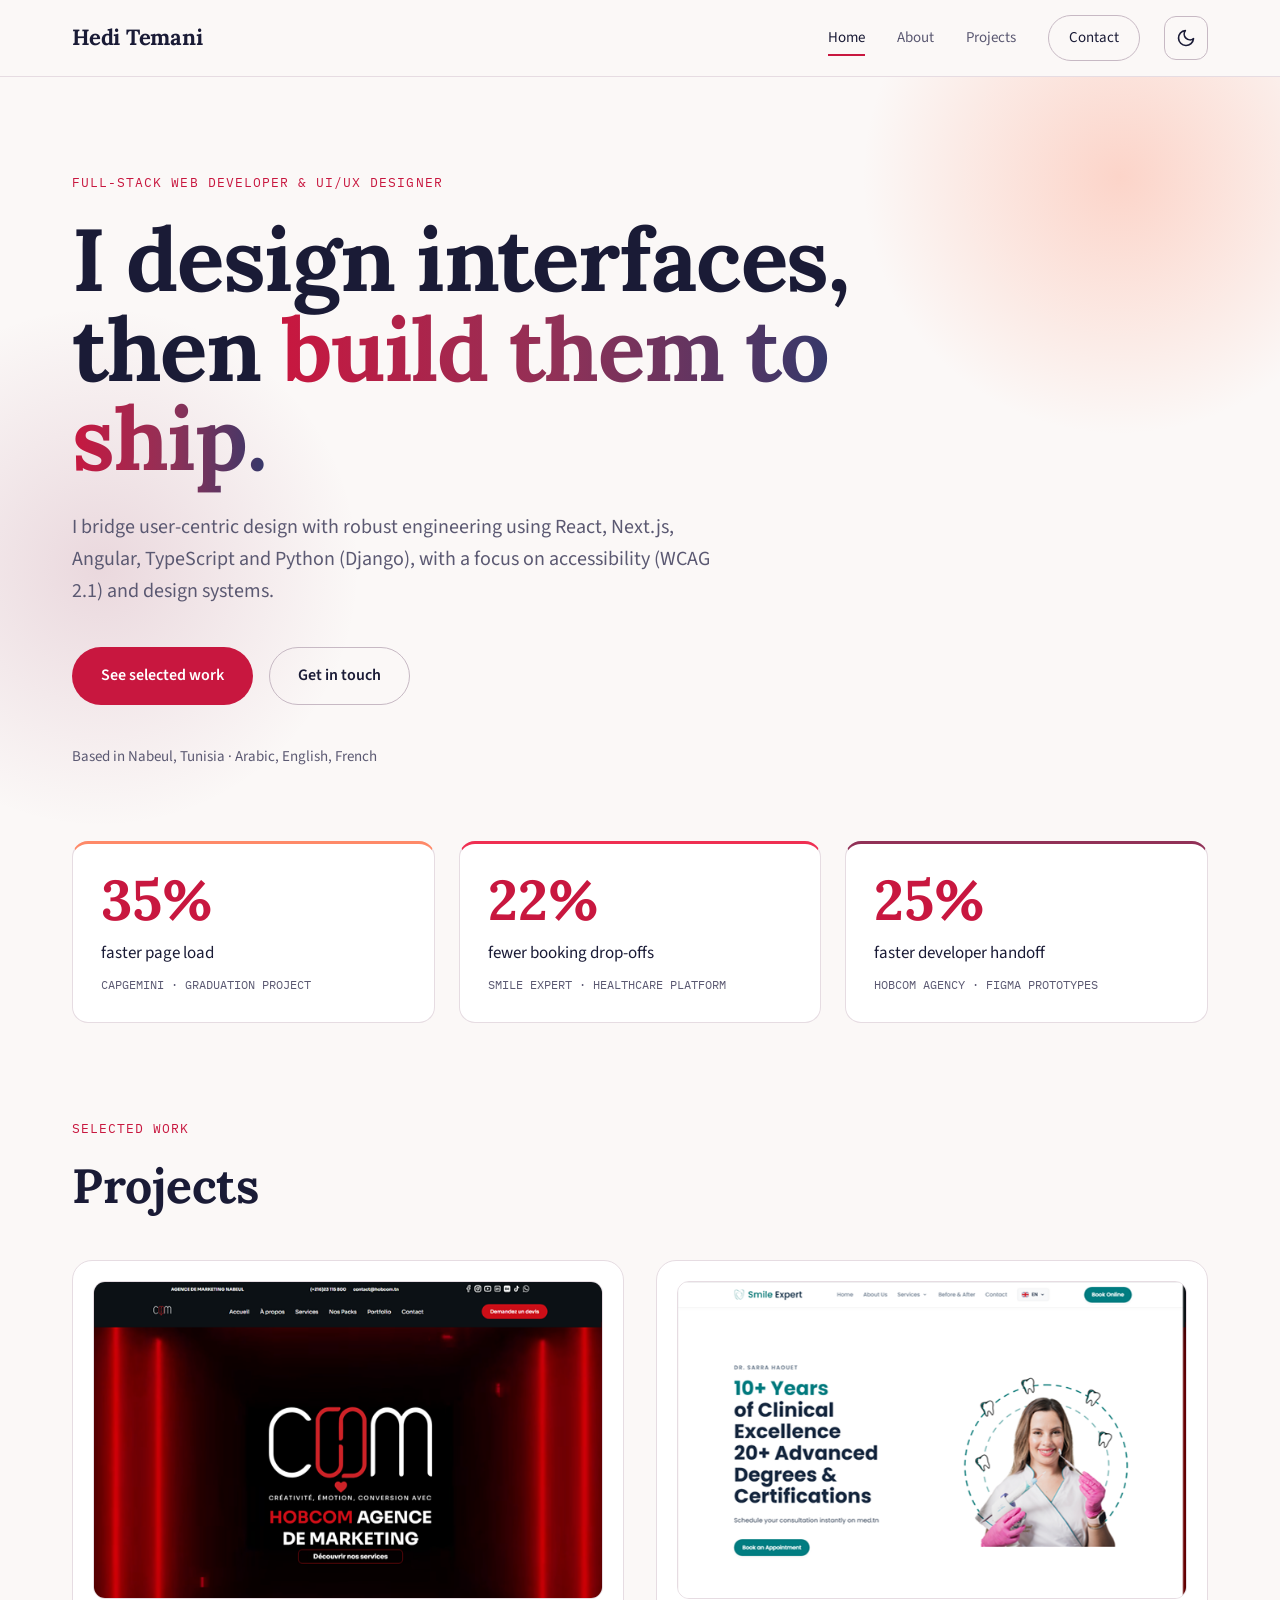
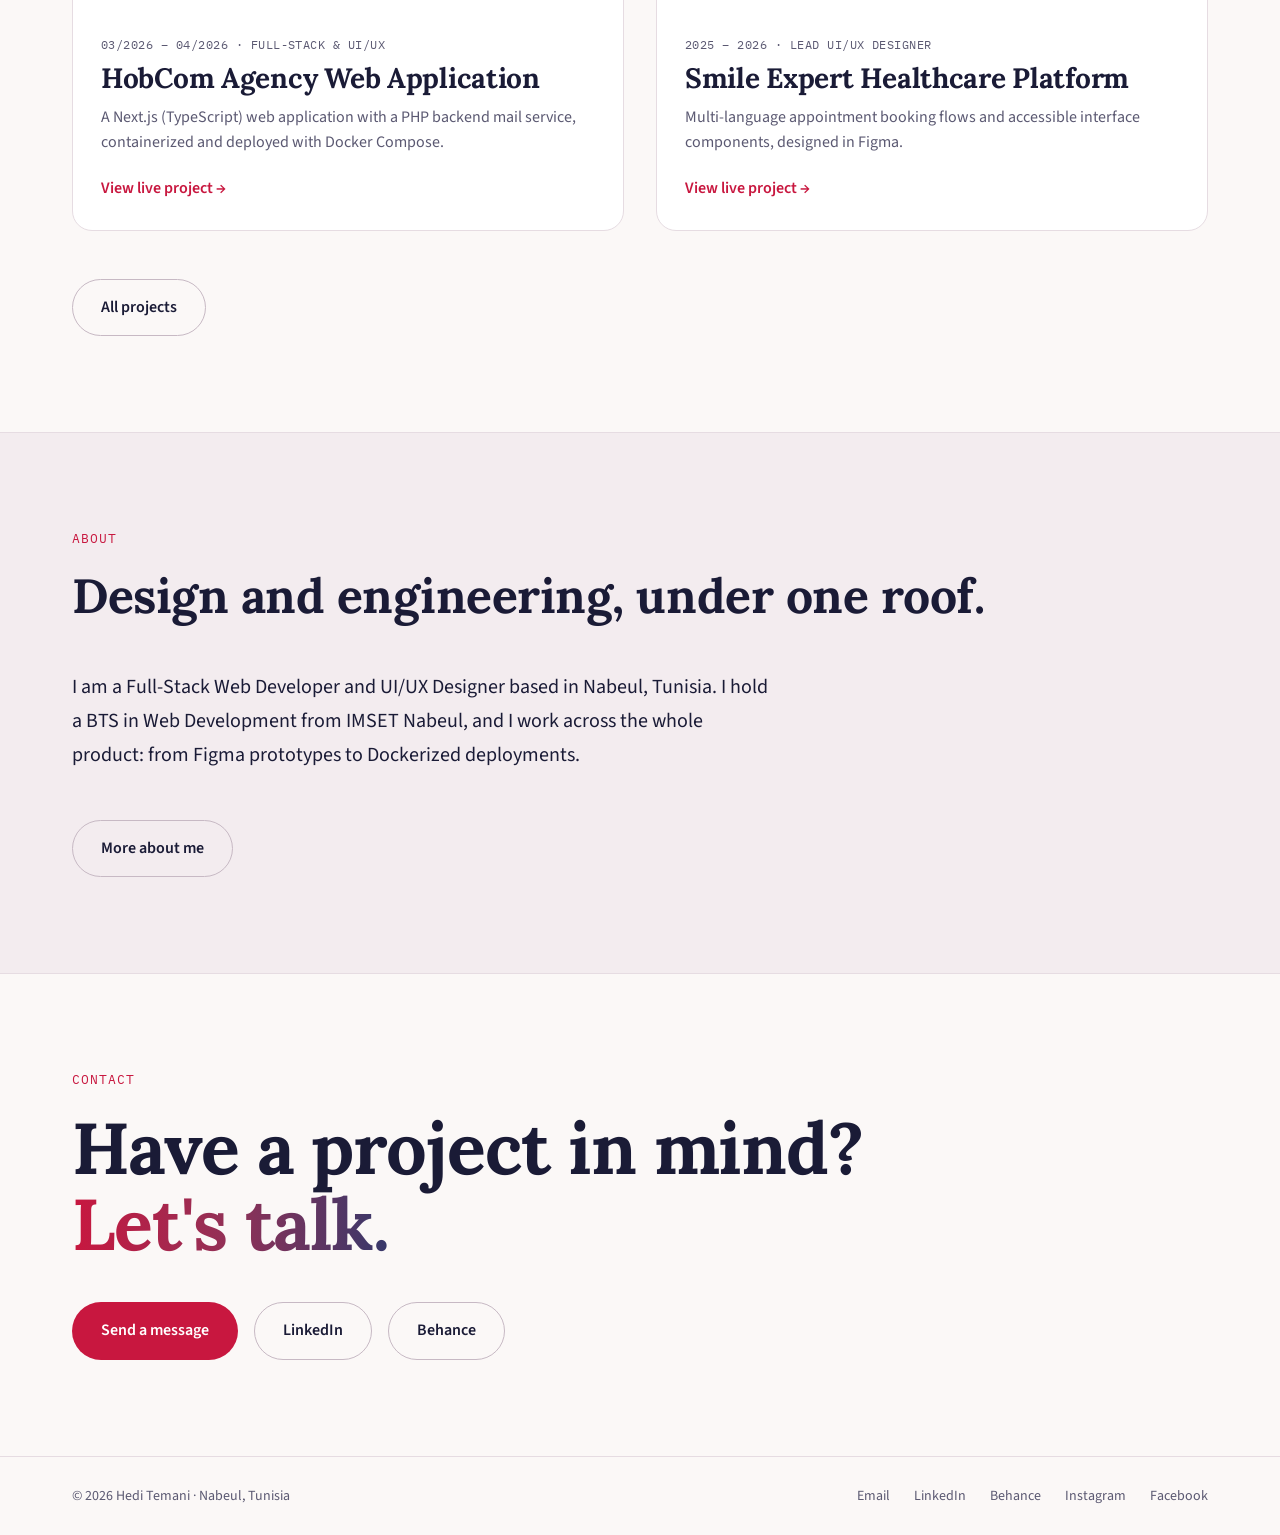
==== commit 7041139a: "Add CV print button, enhance project descriptions, and improve project metrics layout" ====
--- a/index.html
+++ b/index.html
@@ -100,7 +100,7 @@
               <p class="meta">03/2026 – 04/2026 · Full-Stack &amp; UI/UX</p>
               <h3>HobCom Agency Web Application</h3>
               <p>A Next.js (TypeScript) web application with a PHP backend mail service, containerized and deployed with Docker Compose.</p>
-              <p class="link-arrow" href="hobcom.tn">View project →</p>
+              <p class="link-arrow">View live project →</p>
             </div>
           </a>
 
@@ -110,7 +110,7 @@
               <p class="meta">2025 – 2026 · Lead UI/UX Designer</p>
               <h3>Smile Expert Healthcare Platform</h3>
               <p>Multi-language appointment booking flows and accessible interface components, designed in Figma.</p>
-              <p class="link-arrow">View project →</p>
+              <p class="link-arrow">View live project →</p>
             </div>
           </a>
 
--- a/css/styles.css
+++ b/css/styles.css
@@ -556,6 +556,21 @@
   font-size: 1.0625rem;
 }
 
+.project-story {
+  margin-top: 24px;
+  padding-left: 16px;
+  border-left: 2px solid var(--line-strong);
+}
+
+.project-story h3 {
+  font-size: 1rem;
+}
+
+.project-story p {
+  margin-top: 6px;
+  color: var(--muted);
+}
+
 .facts {
   display: grid;
   grid-template-columns: auto 1fr;
@@ -593,6 +608,23 @@
   line-height: 1;
 }
 
+.project-metrics {
+  display: grid;
+  grid-template-columns: repeat(auto-fit, minmax(min(100%, 220px), 1fr));
+  gap: 12px;
+}
+
+.project-metrics .result {
+  gap: 14px;
+  margin-top: 24px;
+  padding: 18px;
+}
+
+.project-metrics .result strong {
+  flex: 0 0 auto;
+  font-size: 2rem;
+}
+
 .project-repos {
   margin-top: 24px;
   padding: 20px;
@@ -637,6 +669,10 @@
 .about-intro + .about-intro {
   margin-top: 20px;
   color: var(--muted);
+}
+
+.cv-print {
+  margin-top: 24px;
 }
 
 .panel {
@@ -1395,3 +1431,70 @@
     animation: none;
   }
 }
+
+@media print {
+  :root,
+  :root[data-theme="dark"],
+  :root[data-theme="light"] {
+    color-scheme: light;
+    --bg: #fff;
+    --bg-alt: #fff;
+    --surface: #fff;
+    --surface-2: #fff;
+    --line: #ccc;
+    --line-strong: #888;
+    --chip-line: #bbb;
+    --text: #111;
+    --muted: #444;
+    --accent: #111;
+    --btn-bg: #fff;
+    --btn-ink: #111;
+    --shadow: transparent;
+  }
+
+  body {
+    background: #fff;
+    color: #111;
+    font-size: 10pt;
+  }
+
+  .site-header,
+  .site-footer,
+  .cta,
+  .cv-print,
+  .skip,
+  .progress {
+    display: none !important;
+  }
+
+  .container {
+    width: 100%;
+    max-width: none;
+    padding: 0;
+  }
+
+  .page-hero,
+  .section,
+  .section-tight {
+    padding: 18px 0;
+  }
+
+  .page-hero h1 {
+    font-size: 28pt;
+  }
+
+  .section-head {
+    margin-bottom: 16px;
+  }
+
+  .panel,
+  .entry,
+  .skill-group {
+    break-inside: avoid;
+  }
+
+  a {
+    color: #111;
+    text-decoration: none;
+  }
+}
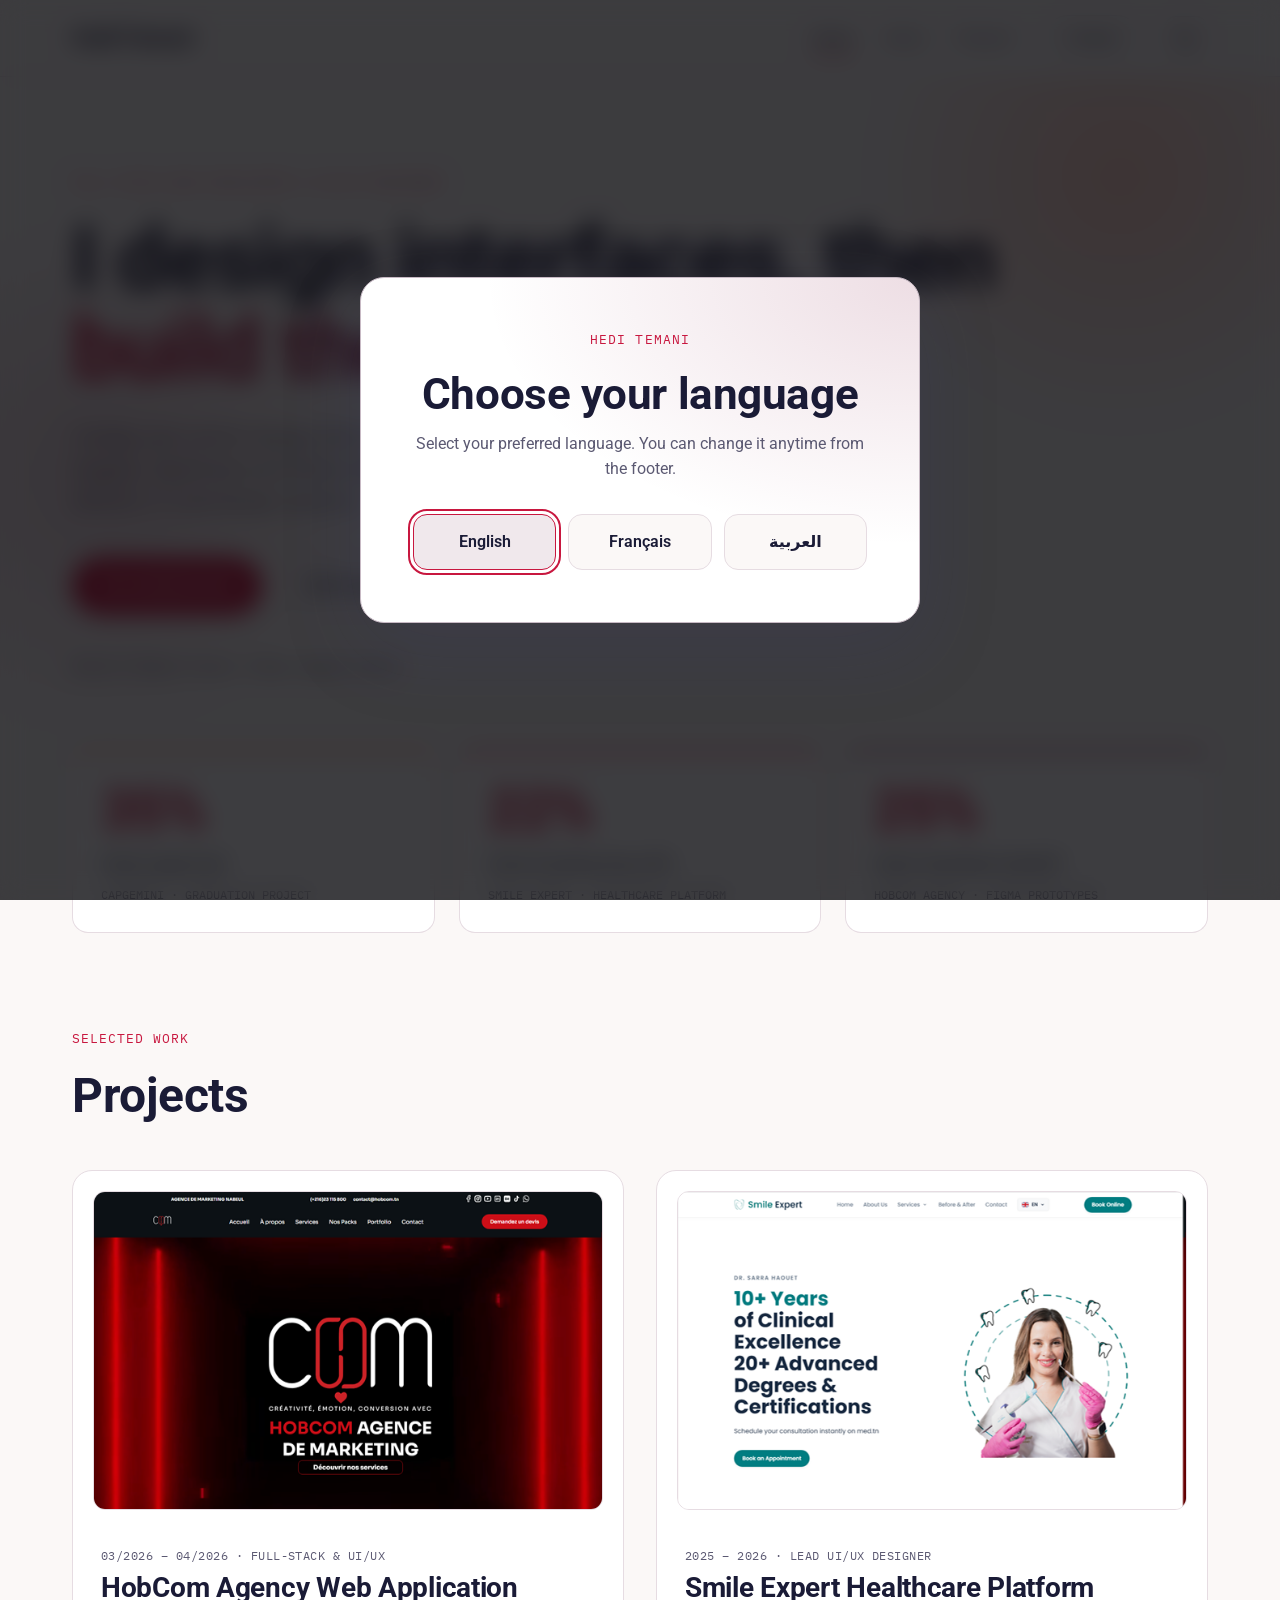
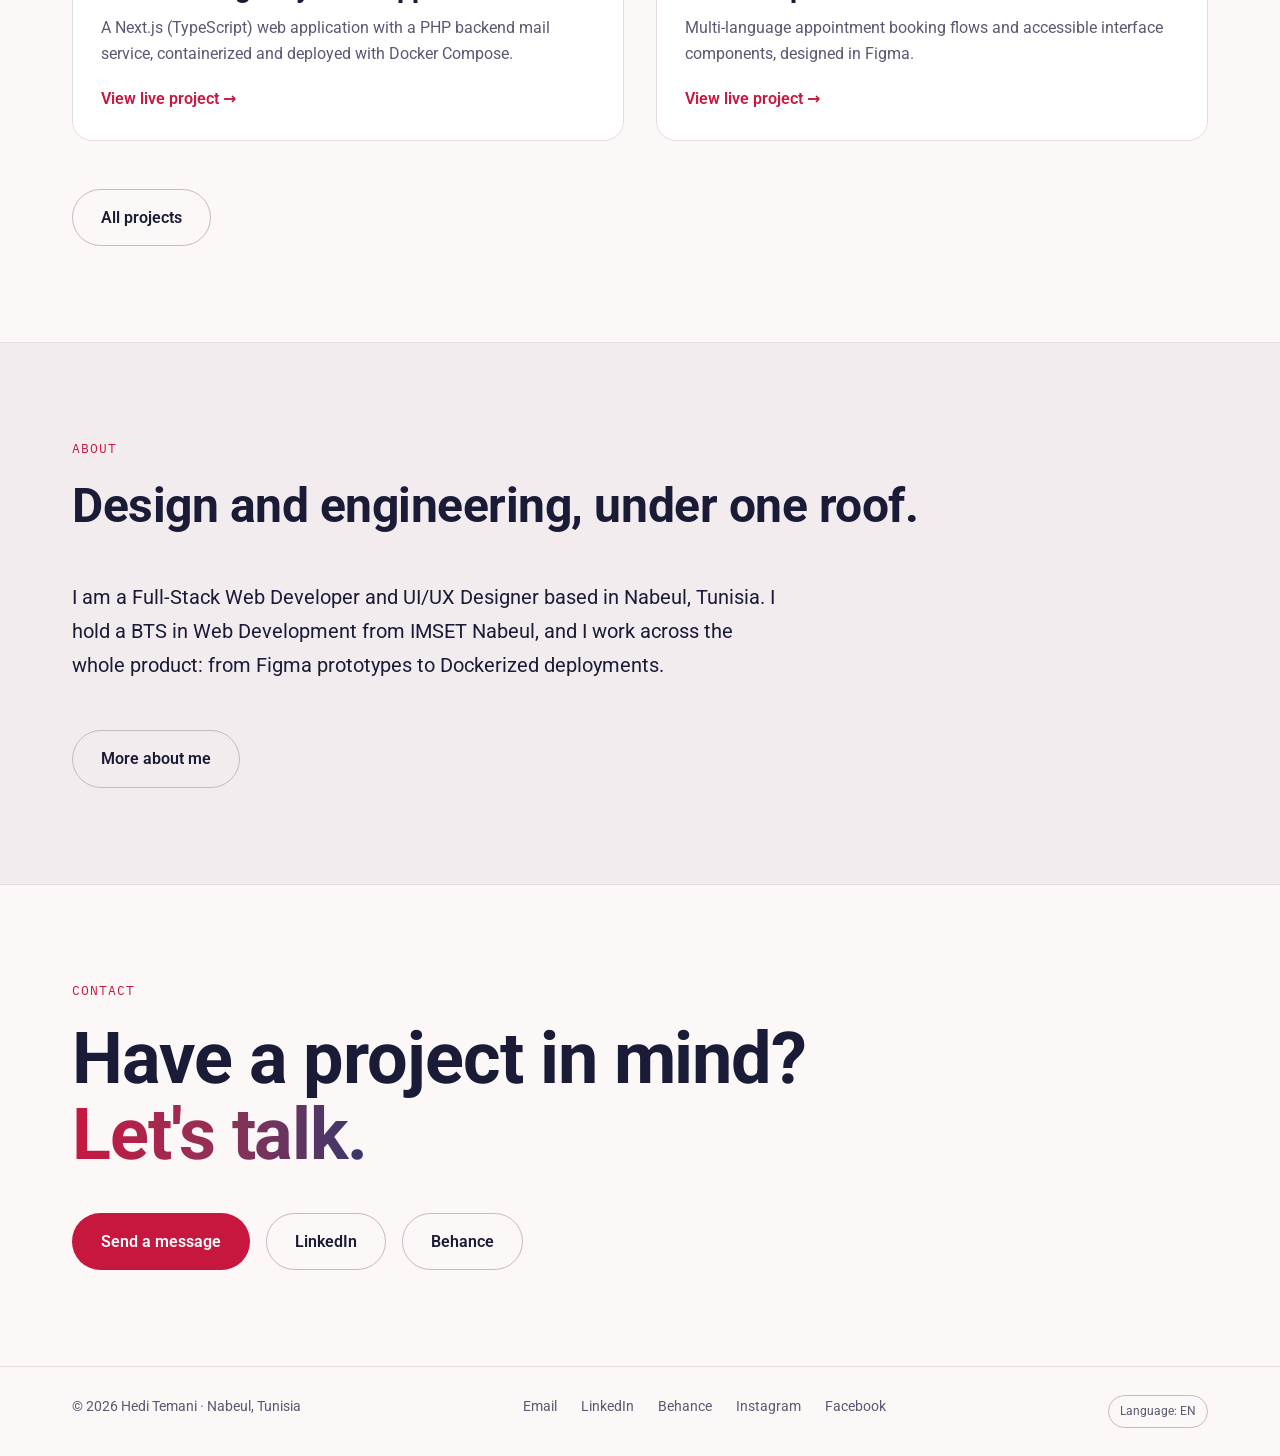
==== commit fb937e54: "Add internationalization support with translations for English, French, and Arabic in i18n.js" ====
--- a/index.html
+++ b/index.html
@@ -12,6 +12,11 @@
           t = window.matchMedia("(prefers-color-scheme: light)").matches ? "light" : "dark";
         }
         document.documentElement.setAttribute("data-theme", t);
+        var language = localStorage.getItem("site-language");
+        if (language === "en" || language === "fr" || language === "ar") {
+          document.documentElement.lang = language;
+          document.documentElement.dir = language === "ar" ? "rtl" : "ltr";
+        }
       } catch (e) {}
     })();
   </script>
@@ -20,8 +25,9 @@
   <link rel="icon" href="data:image/svg+xml,%3Csvg xmlns='http://www.w3.org/2000/svg' viewBox='0 0 32 32'%3E%3Crect width='32' height='32' rx='8' fill='%2307070B'/%3E%3Ctext x='16' y='22' font-size='15' font-family='sans-serif' font-weight='700' text-anchor='middle' fill='%23FE8968'%3EHT%3C/text%3E%3C/svg%3E">
   <link rel="preconnect" href="https://fonts.googleapis.com">
   <link rel="preconnect" href="https://fonts.gstatic.com" crossorigin>
-  <link href="https://fonts.googleapis.com/css2?family=IBM+Plex+Mono:wght@500&family=Lora:wght@500;600;700&family=Source+Sans+3:wght@400;500;600;700&display=swap" rel="stylesheet">
+  <link href="https://fonts.googleapis.com/css2?family=IBM+Plex+Mono:wght@500&family=Roboto:wght@400;500;600;700&display=swap" rel="stylesheet">
   <link rel="stylesheet" href="css/styles.css">
+  <script src="js/i18n.js" defer></script>
   <script src="js/main.js" defer></script>
 </head>
 <body>
--- a/css/styles.css
+++ b/css/styles.css
@@ -30,8 +30,8 @@
   --glow-1: rgba(239, 47, 82, 0.2);
   --glow-2: rgba(54, 56, 106, 0.55);
 
-  --font-display: "Lora", Georgia, serif;
-  --font-body: "Source Sans 3", system-ui, -apple-system, "Segoe UI", sans-serif;
+  --font-display: "Roboto", system-ui, -apple-system, "Segoe UI", sans-serif;
+  --font-body: "Roboto", system-ui, -apple-system, "Segoe UI", sans-serif;
   --font-mono: "IBM Plex Mono", ui-monospace, "SFMono-Regular", monospace;
 
   --container: 1200px;
@@ -671,7 +671,7 @@
   color: var(--muted);
 }
 
-.cv-print {
+.cv-download {
   margin-top: 24px;
 }
 
@@ -999,6 +999,152 @@
   display: flex;
   flex-wrap: wrap;
   gap: 8px 24px;
+}
+
+.language-switch {
+  align-self: flex-start;
+  padding: 6px 11px;
+  border: 1px solid var(--line-strong);
+  border-radius: 999px;
+  background: transparent;
+  color: var(--muted);
+  cursor: pointer;
+  font: inherit;
+  font-size: 0.75rem;
+  transition: color 0.2s ease, border-color 0.2s ease, background-color 0.2s ease;
+}
+
+.language-switch:hover {
+  border-color: var(--accent);
+  background: var(--surface);
+  color: var(--text);
+}
+
+.language-overlay {
+  position: fixed;
+  inset: 0;
+  z-index: 2000;
+  display: grid;
+  place-items: center;
+  padding: 24px;
+  background: rgba(7, 7, 11, 0.78);
+  backdrop-filter: blur(12px);
+}
+
+.language-overlay[hidden] {
+  display: none;
+}
+
+.language-dialog {
+  width: min(100%, 560px);
+  padding: clamp(28px, 6vw, 52px);
+  border: 1px solid var(--line-strong);
+  border-radius: 24px;
+  background:
+    radial-gradient(ellipse at 100% 0, var(--glow-2), transparent 55%),
+    var(--surface);
+  box-shadow: 0 24px 80px var(--shadow);
+  text-align: center;
+}
+
+.language-dialog h2 {
+  margin-top: 12px;
+  font-size: clamp(2rem, 6vw, 2.75rem);
+}
+
+.language-dialog-description {
+  max-width: 34rem;
+  margin: 12px auto 0;
+  color: var(--muted);
+}
+
+.language-options {
+  display: grid;
+  grid-template-columns: repeat(3, minmax(0, 1fr));
+  gap: 12px;
+  margin-top: 32px;
+}
+
+.language-option {
+  min-height: 56px;
+  padding: 12px;
+  border: 1px solid var(--line);
+  border-radius: 14px;
+  background: var(--bg);
+  color: var(--text);
+  cursor: pointer;
+  font: inherit;
+  font-weight: 600;
+  transition: border-color 0.2s ease, background-color 0.2s ease, transform 0.2s ease;
+}
+
+.language-option:hover,
+.language-option[aria-pressed="true"] {
+  border-color: var(--accent);
+  background: var(--surface-2);
+}
+
+.language-option:hover {
+  transform: translateY(-2px);
+}
+
+.language-dialog-close {
+  margin-top: 20px;
+  padding: 6px 10px;
+  border: 0;
+  background: transparent;
+  color: var(--muted);
+  cursor: pointer;
+  font: inherit;
+  font-size: 0.875rem;
+}
+
+.language-dialog-close:hover {
+  color: var(--text);
+  text-decoration: underline;
+}
+
+body.language-open {
+  overflow: hidden;
+}
+
+:root[dir="rtl"] body {
+  text-align: right;
+}
+
+:root[lang="ar"] {
+  --font-display: "Roboto", Tahoma, Arial, sans-serif;
+  --font-body: "Roboto", Tahoma, Arial, sans-serif;
+  --font-mono: "IBM Plex Mono", Tahoma, Arial, sans-serif;
+}
+
+:root[dir="rtl"] .contact-extras p {
+  border-right: 2px solid var(--line-strong);
+  border-left: 0;
+}
+
+:root[dir="rtl"] .contact-arrow {
+  margin-right: auto;
+  margin-left: 0;
+}
+
+:root[dir="rtl"] .facts {
+  grid-template-columns: auto 1fr;
+}
+
+:root[dir="rtl"] .facts dd {
+  min-width: 0;
+}
+
+:root[dir="rtl"] .meta {
+  text-transform: none;
+  letter-spacing: 0;
+}
+
+@media (max-width: 480px) {
+  .language-options {
+    grid-template-columns: 1fr;
+  }
 }
 
 /* ---------- Responsive ---------- */
@@ -1430,71 +1576,9 @@
   .hero::after {
     animation: none;
   }
-}
-
-@media print {
-  :root,
-  :root[data-theme="dark"],
-  :root[data-theme="light"] {
-    color-scheme: light;
-    --bg: #fff;
-    --bg-alt: #fff;
-    --surface: #fff;
-    --surface-2: #fff;
-    --line: #ccc;
-    --line-strong: #888;
-    --chip-line: #bbb;
-    --text: #111;
-    --muted: #444;
-    --accent: #111;
-    --btn-bg: #fff;
-    --btn-ink: #111;
-    --shadow: transparent;
-  }
-
-  body {
-    background: #fff;
-    color: #111;
-    font-size: 10pt;
-  }
-
-  .site-header,
-  .site-footer,
-  .cta,
-  .cv-print,
-  .skip,
-  .progress {
-    display: none !important;
-  }
-
-  .container {
-    width: 100%;
-    max-width: none;
-    padding: 0;
-  }
-
-  .page-hero,
-  .section,
-  .section-tight {
-    padding: 18px 0;
-  }
-
-  .page-hero h1 {
-    font-size: 28pt;
-  }
-
-  .section-head {
-    margin-bottom: 16px;
-  }
-
-  .panel,
-  .entry,
-  .skill-group {
-    break-inside: avoid;
-  }
-
-  a {
-    color: #111;
-    text-decoration: none;
-  }
-}
+
+  .language-option,
+  .language-switch {
+    transition: none;
+  }
+}
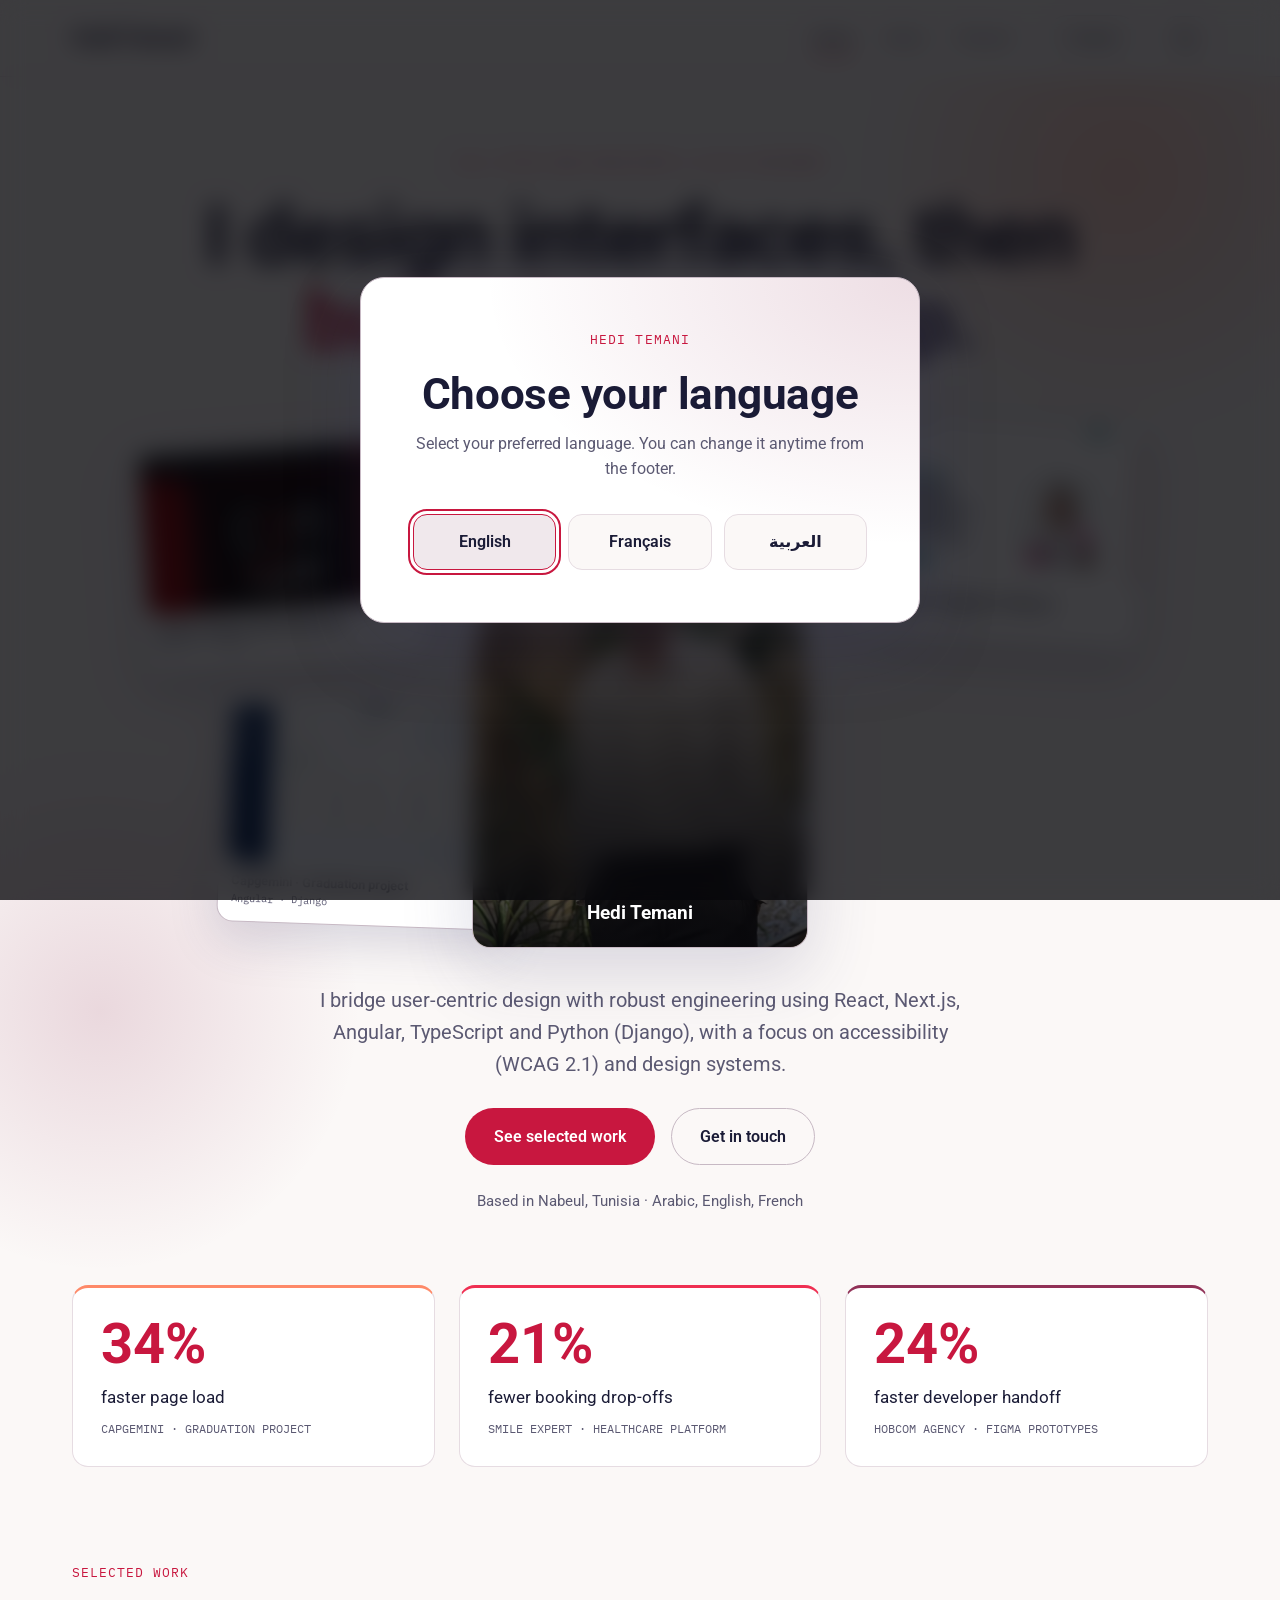
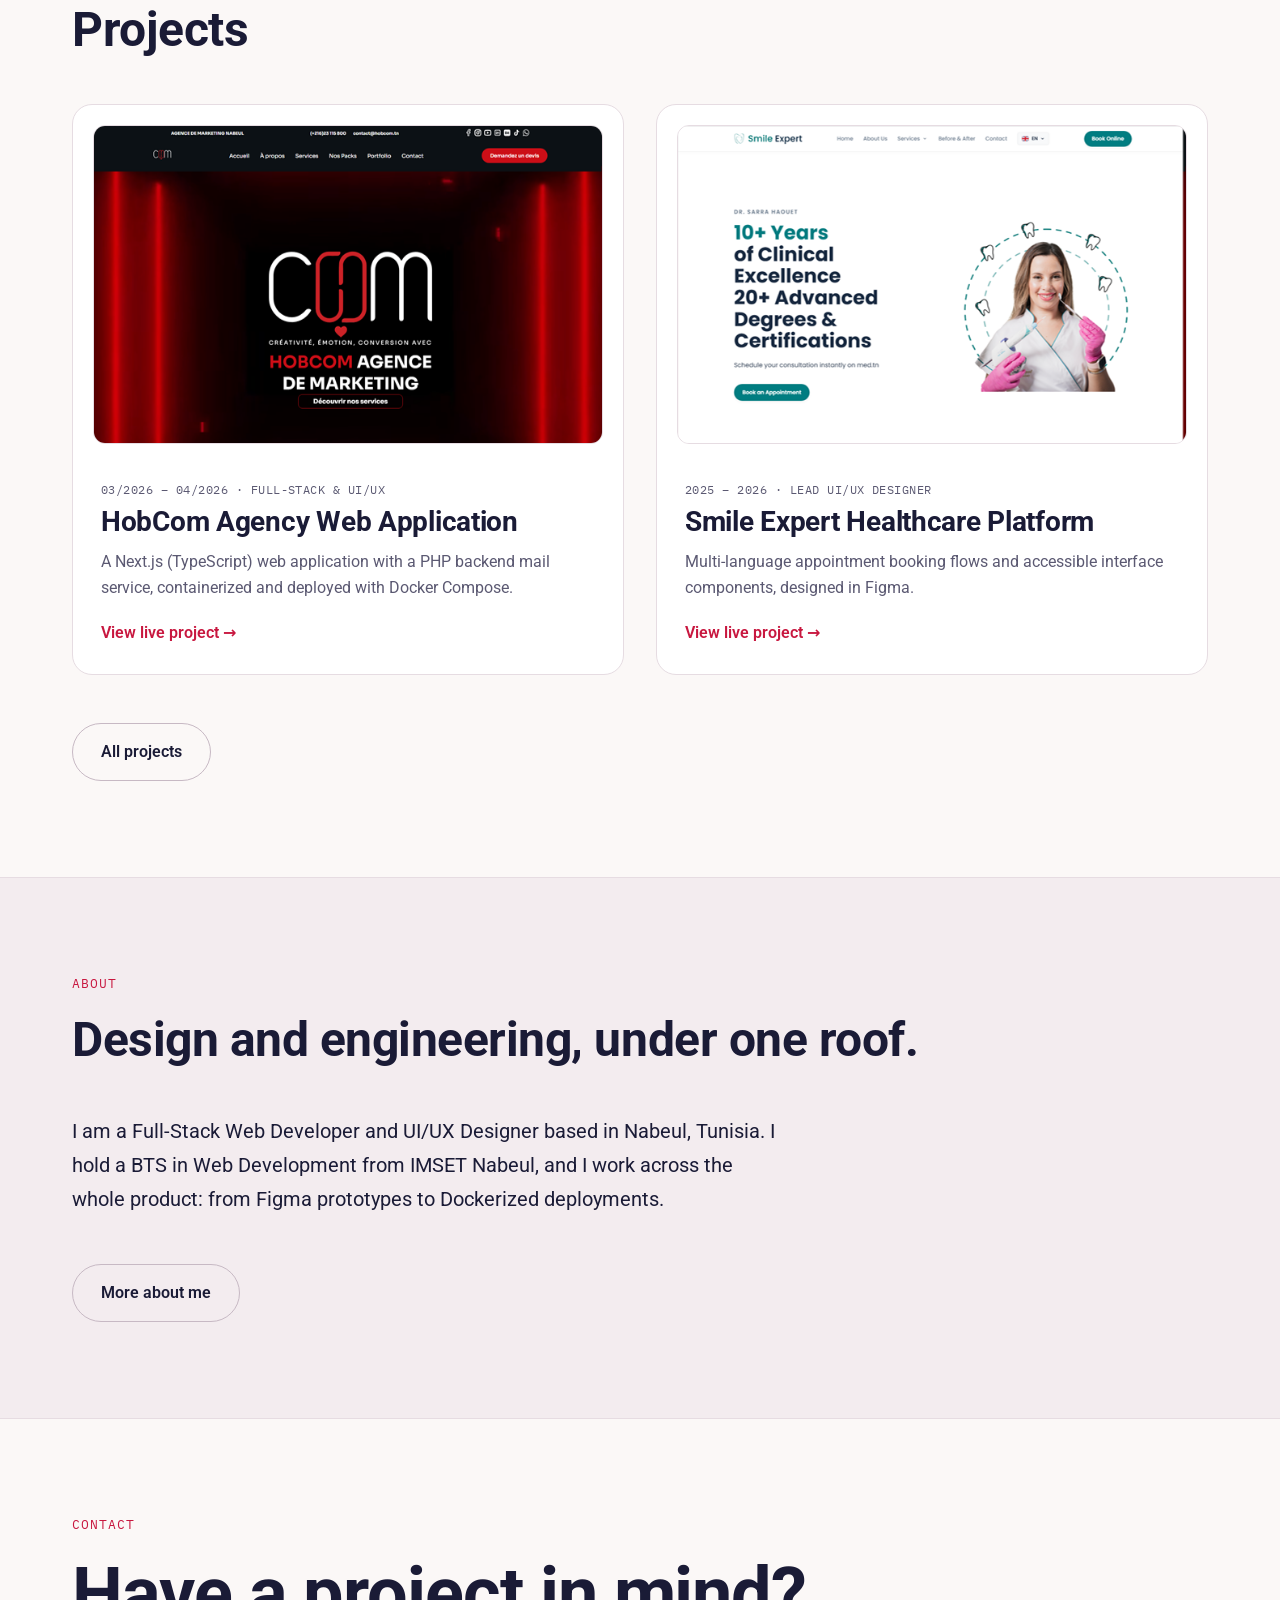
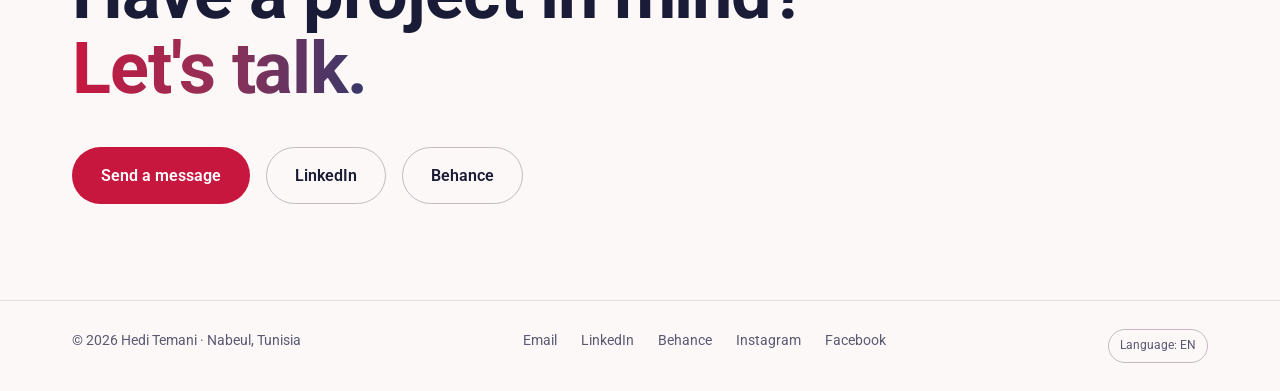
==== commit 7632f21b: "Enhance hero section layout and styling, add project previews, and update translations for accessibi" ====
--- a/index.html
+++ b/index.html
@@ -59,14 +59,48 @@
 
     <section class="hero">
       <div class="container">
-        <p class="eyebrow">Full-Stack Web Developer &amp; UI/UX Designer</p>
-        <h1>I design interfaces, then <span class="grad">build them to ship.</span></h1>
-        <p class="lead">I bridge user-centric design with robust engineering using React, Next.js, Angular, TypeScript and Python (Django), with a focus on accessibility (WCAG 2.1) and design systems.</p>
-        <div class="btn-row">
-          <a class="btn btn-primary" href="projects.html">See selected work</a>
-          <a class="btn btn-ghost" href="contact.html">Get in touch</a>
-        </div>
-        <p class="where">Based in Nabeul, Tunisia · Arabic, English, French</p>
+        <div class="hero-heading">
+          <p class="eyebrow">Full-Stack Web Developer &amp; UI/UX Designer</p>
+          <h1>I design interfaces, then <span class="grad">build them to ship.</span></h1>
+        </div>
+
+        <div class="hero-stage" role="group" aria-label="Selected project previews">
+          <a class="hero-project hero-project--hobcom" href="projects.html">
+            <img src="assets/hobcomscreenshot.webp" alt="HobCom Agency web application home page">
+            <span class="hero-project-caption">
+              <span class="hero-project-title">HobCom Agency Web Application</span>
+              <span class="hero-project-meta">Next.js · UI/UX</span>
+            </span>
+          </a>
+          <a class="hero-project hero-project--smile" href="projects.html">
+            <img src="assets/smileexpertscreenshot.webp" alt="Smile Expert appointment booking flow">
+            <span class="hero-project-caption">
+              <span class="hero-project-title">Smile Expert Healthcare Platform</span>
+              <span class="hero-project-meta">Healthcare · UI/UX</span>
+            </span>
+          </a>
+          <a class="hero-project hero-project--capgemini" href="projects.html">
+            <img src="assets/capgeemini.webp" alt="Capgemini graduation project screenshot">
+            <span class="hero-project-caption">
+              <span class="hero-project-title">Capgemini · Graduation project</span>
+              <span class="hero-project-meta">Angular · Django</span>
+            </span>
+          </a>
+
+          <figure class="hero-portrait">
+            <img src="assets/hedi-portrait.webp" alt="Portrait of Hedi Temani" fetchpriority="high">
+            <figcaption>Hedi Temani</figcaption>
+          </figure>
+        </div>
+
+        <div class="hero-copy">
+          <p class="lead">I bridge user-centric design with robust engineering using React, Next.js, Angular, TypeScript and Python (Django), with a focus on accessibility (WCAG 2.1) and design systems.</p>
+          <div class="btn-row">
+            <a class="btn btn-primary" href="projects.html">See selected work</a>
+            <a class="btn btn-ghost" href="contact.html">Get in touch</a>
+          </div>
+          <p class="where">Based in Nabeul, Tunisia · Arabic, English, French</p>
+        </div>
       </div>
     </section>
 
--- a/css/styles.css
+++ b/css/styles.css
@@ -294,6 +294,7 @@
   display: inline-flex;
   align-items: center;
   justify-content: center;
+  min-height: 48px;
   padding: 15px 28px;
   border: 1px solid transparent;
   border-radius: 999px;
@@ -302,11 +303,13 @@
   cursor: pointer;
   font: inherit;
   font-weight: 600;
+  transition: filter 0.2s ease, transform 0.2s ease, box-shadow 0.2s ease;
 }
 
 .btn:hover {
   text-decoration: none;
   filter: brightness(1.1);
+  transform: translateY(-2px);
 }
 
 .btn:disabled {
@@ -333,18 +336,164 @@
 /* ---------- Sections ---------- */
 
 .hero {
-  padding: 96px 0 72px;
+  padding: 76px 0 72px;
+}
+
+.hero-heading {
+  text-align: center;
 }
 
 .hero h1 {
-  max-width: 960px;
-  font-size: clamp(2.75rem, 7vw, 5.5rem);
+  max-width: 1000px;
+  margin: 0 auto;
+  font-size: clamp(2.75rem, 6.5vw, 5.25rem);
   letter-spacing: -0.015em;
   line-height: 1.02;
 }
 
+.hero-stage {
+  position: relative;
+  width: min(100%, 1050px);
+  height: 560px;
+  margin: 24px auto 0;
+}
+
+.hero-portrait {
+  position: absolute;
+  z-index: 2;
+  bottom: 0;
+  left: 50%;
+  width: min(32%, 340px);
+  height: 490px;
+  margin: 0;
+  overflow: hidden;
+  border: 1px solid var(--line-strong);
+  border-radius: 48% 48% 18px 18px;
+  background: var(--surface);
+  box-shadow: 0 24px 70px var(--shadow);
+  transform: translateX(-50%);
+}
+
+.hero-portrait::after {
+  position: absolute;
+  inset: 45% 0 0;
+  background: linear-gradient(transparent, rgba(7, 7, 11, 0.88));
+  content: "";
+  pointer-events: none;
+}
+
+.hero-portrait img {
+  width: 100%;
+  height: 100%;
+  object-fit: cover;
+  object-position: center 26%;
+}
+
+.hero-portrait figcaption {
+  position: absolute;
+  z-index: 1;
+  right: 0;
+  bottom: 18px;
+  left: 0;
+  color: #fff;
+  font-size: 1.2rem;
+  font-weight: 700;
+  text-align: center;
+}
+
+.hero-project {
+  position: absolute;
+  z-index: 1;
+  display: block;
+  width: min(28%, 290px);
+  padding: 8px;
+  overflow: hidden;
+  border: 1px solid var(--line-strong);
+  border-radius: 16px;
+  background: var(--surface);
+  box-shadow: 0 18px 48px var(--shadow);
+  transition: transform 220ms ease, border-color 220ms ease, box-shadow 220ms ease;
+}
+
+.hero-project:hover {
+  border-color: var(--accent);
+  box-shadow: 0 24px 56px var(--shadow);
+  text-decoration: none;
+}
+
+.hero-project--hobcom {
+  top: 50px;
+  inset-inline-start: 2%;
+  transform: rotate(-4deg);
+}
+
+.hero-project--hobcom:hover {
+  transform: rotate(-1deg) translateY(-5px);
+}
+
+.hero-project--smile {
+  top: 28px;
+  inset-inline-end: 2%;
+  transform: rotate(3deg);
+}
+
+.hero-project--smile:hover {
+  transform: rotate(1deg) translateY(-5px);
+}
+
+.hero-project--capgemini {
+  bottom: 22px;
+  inset-inline-start: 10%;
+  transform: rotate(2deg);
+}
+
+.hero-project--capgemini:hover {
+  transform: rotate(0) translateY(-5px);
+}
+
+.hero-project img {
+  width: 100%;
+  aspect-ratio: 1.7;
+  border-radius: 10px;
+  object-fit: cover;
+}
+
+.hero-project-caption {
+  display: flex;
+  flex-direction: column;
+  gap: 2px;
+  padding: 9px 5px 5px;
+}
+
+.hero-project-title {
+  font-size: 0.8rem;
+  font-weight: 700;
+  line-height: 1.35;
+}
+
+.hero-project-meta {
+  color: var(--muted);
+  font-family: var(--font-mono);
+  font-size: 0.64rem;
+}
+
+.hero-copy {
+  max-width: 820px;
+  margin: 36px auto 0;
+  text-align: center;
+}
+
+.hero-copy .lead {
+  margin: 0 auto;
+}
+
+.hero-copy .btn-row {
+  justify-content: center;
+  margin-top: 28px;
+}
+
 .hero .where {
-  margin-top: 40px;
+  margin-top: 24px;
   color: var(--muted);
   font-size: 0.9375rem;
 }
@@ -539,6 +688,7 @@
   align-items: start;
   padding: 56px 0;
   border-top: 1px solid var(--line);
+  scroll-margin-top: 100px;
 }
 
 .project:last-of-type {
@@ -800,7 +950,17 @@
 
 .hp {
   position: absolute;
-  left: -9999px;
+  left: 0;
+  width: 1px;
+  height: 1px;
+  padding: 0;
+  margin: -1px;
+  overflow: hidden;
+  clip: rect(0, 0, 0, 0);
+  clip-path: inset(50%);
+  white-space: nowrap;
+  border: 0;
+  pointer-events: none;
 }
 
 .contact-aside {
@@ -1201,7 +1361,82 @@
   }
 
   .hero {
-    padding: 56px 0 48px;
+    padding: 72px 0 48px;
+  }
+
+  .hero-stage {
+    display: grid;
+    width: 100%;
+    height: auto;
+    grid-template-columns: repeat(2, minmax(0, 1fr));
+    gap: 12px;
+    margin-top: 28px;
+  }
+
+  .hero-portrait {
+    position: relative;
+    bottom: auto;
+    left: auto;
+    width: min(82%, 320px);
+    height: clamp(370px, 112vw, 450px);
+    grid-column: 1 / -1;
+    grid-row: 1;
+    justify-self: center;
+    transform: none;
+  }
+
+  .hero-project {
+    position: relative;
+    top: auto;
+    right: auto;
+    bottom: auto;
+    left: auto;
+    width: 100%;
+    padding: 6px;
+    inset-inline: auto;
+    border-radius: 12px;
+    transform: none;
+  }
+
+  .hero-project:hover {
+    transform: translateY(-3px);
+  }
+
+  .hero-project--hobcom {
+    grid-column: 1;
+    grid-row: 2;
+  }
+
+  .hero-project--smile {
+    grid-column: 2;
+    grid-row: 2;
+  }
+
+  .hero-project--capgemini {
+    width: min(80%, 340px);
+    grid-column: 1 / -1;
+    grid-row: 3;
+    justify-self: center;
+  }
+
+  .hero-project-caption {
+    padding: 7px 3px 3px;
+  }
+
+  .hero-project-title {
+    font-size: 0.72rem;
+  }
+
+  .hero-project-meta {
+    font-size: 0.58rem;
+  }
+
+  .hero-copy {
+    margin-top: 28px;
+  }
+
+  .hero-copy .btn-row {
+    align-items: center;
   }
 
   .page-hero {
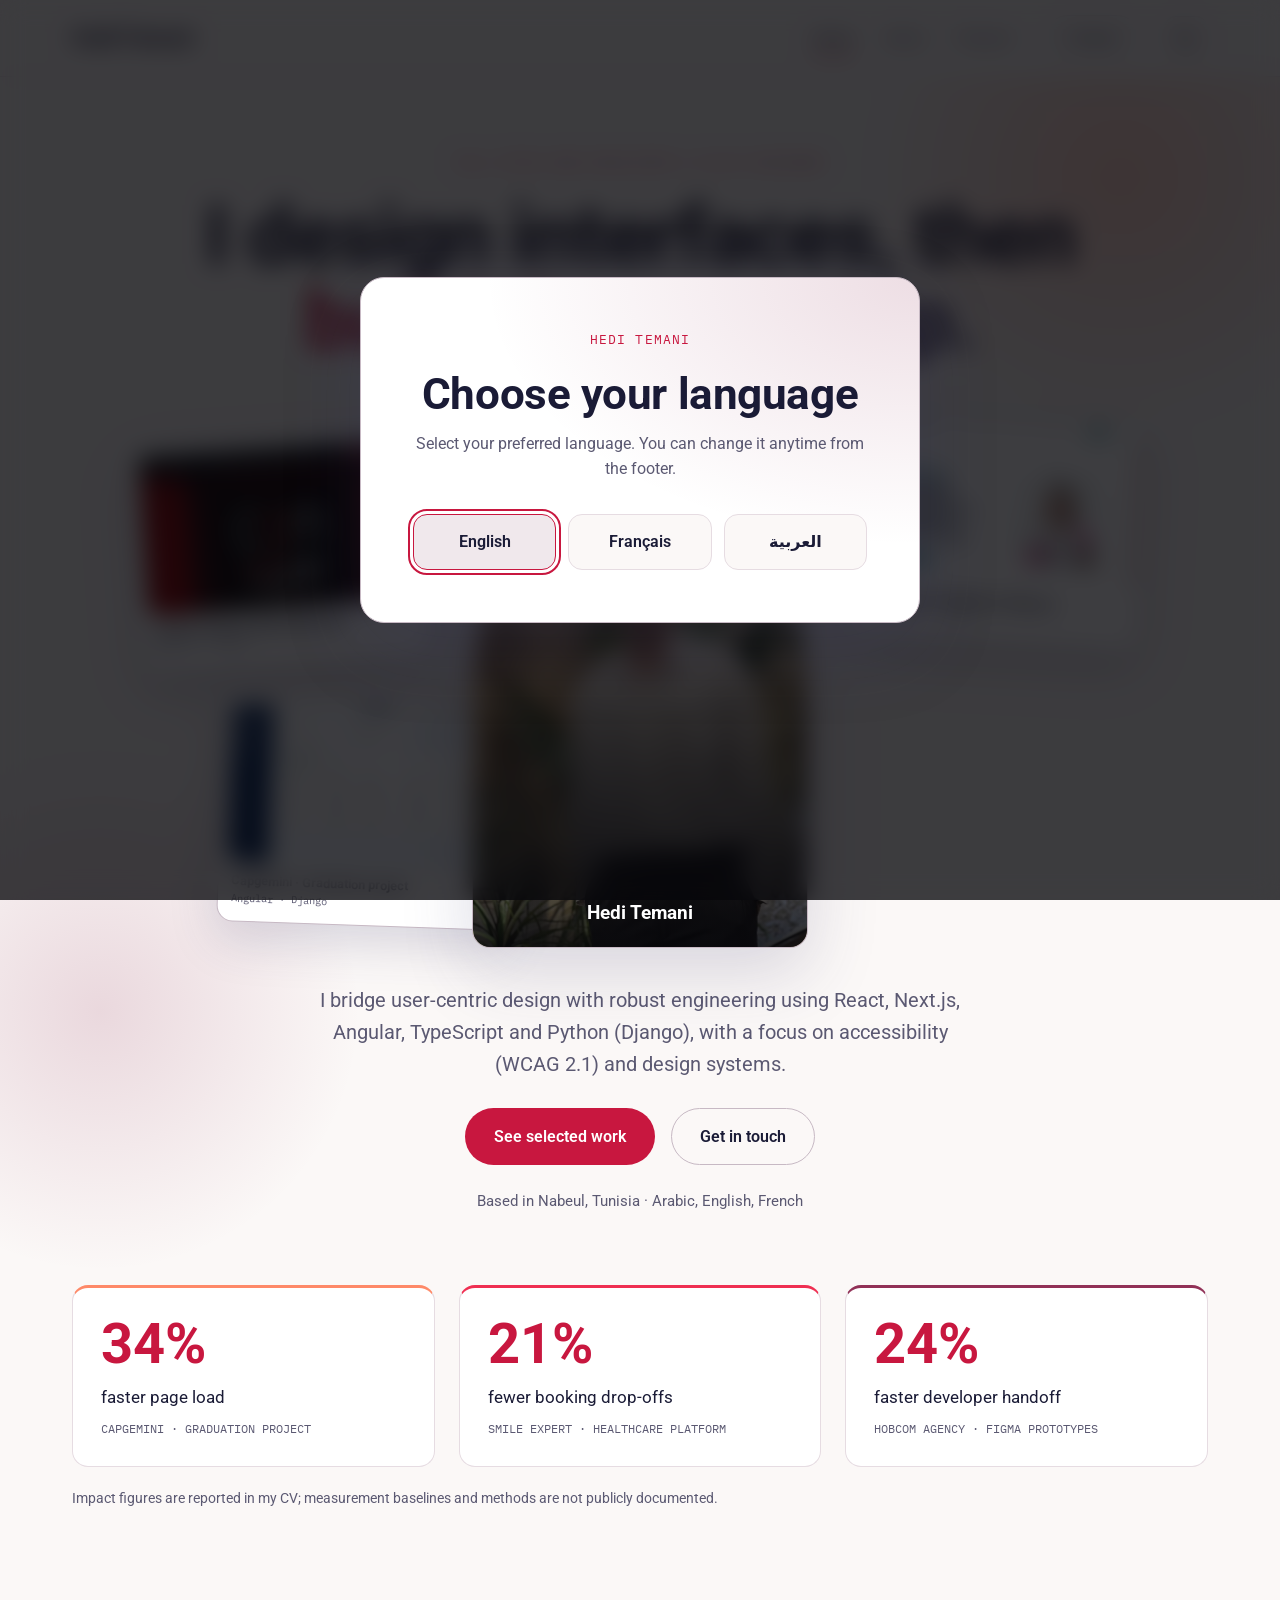
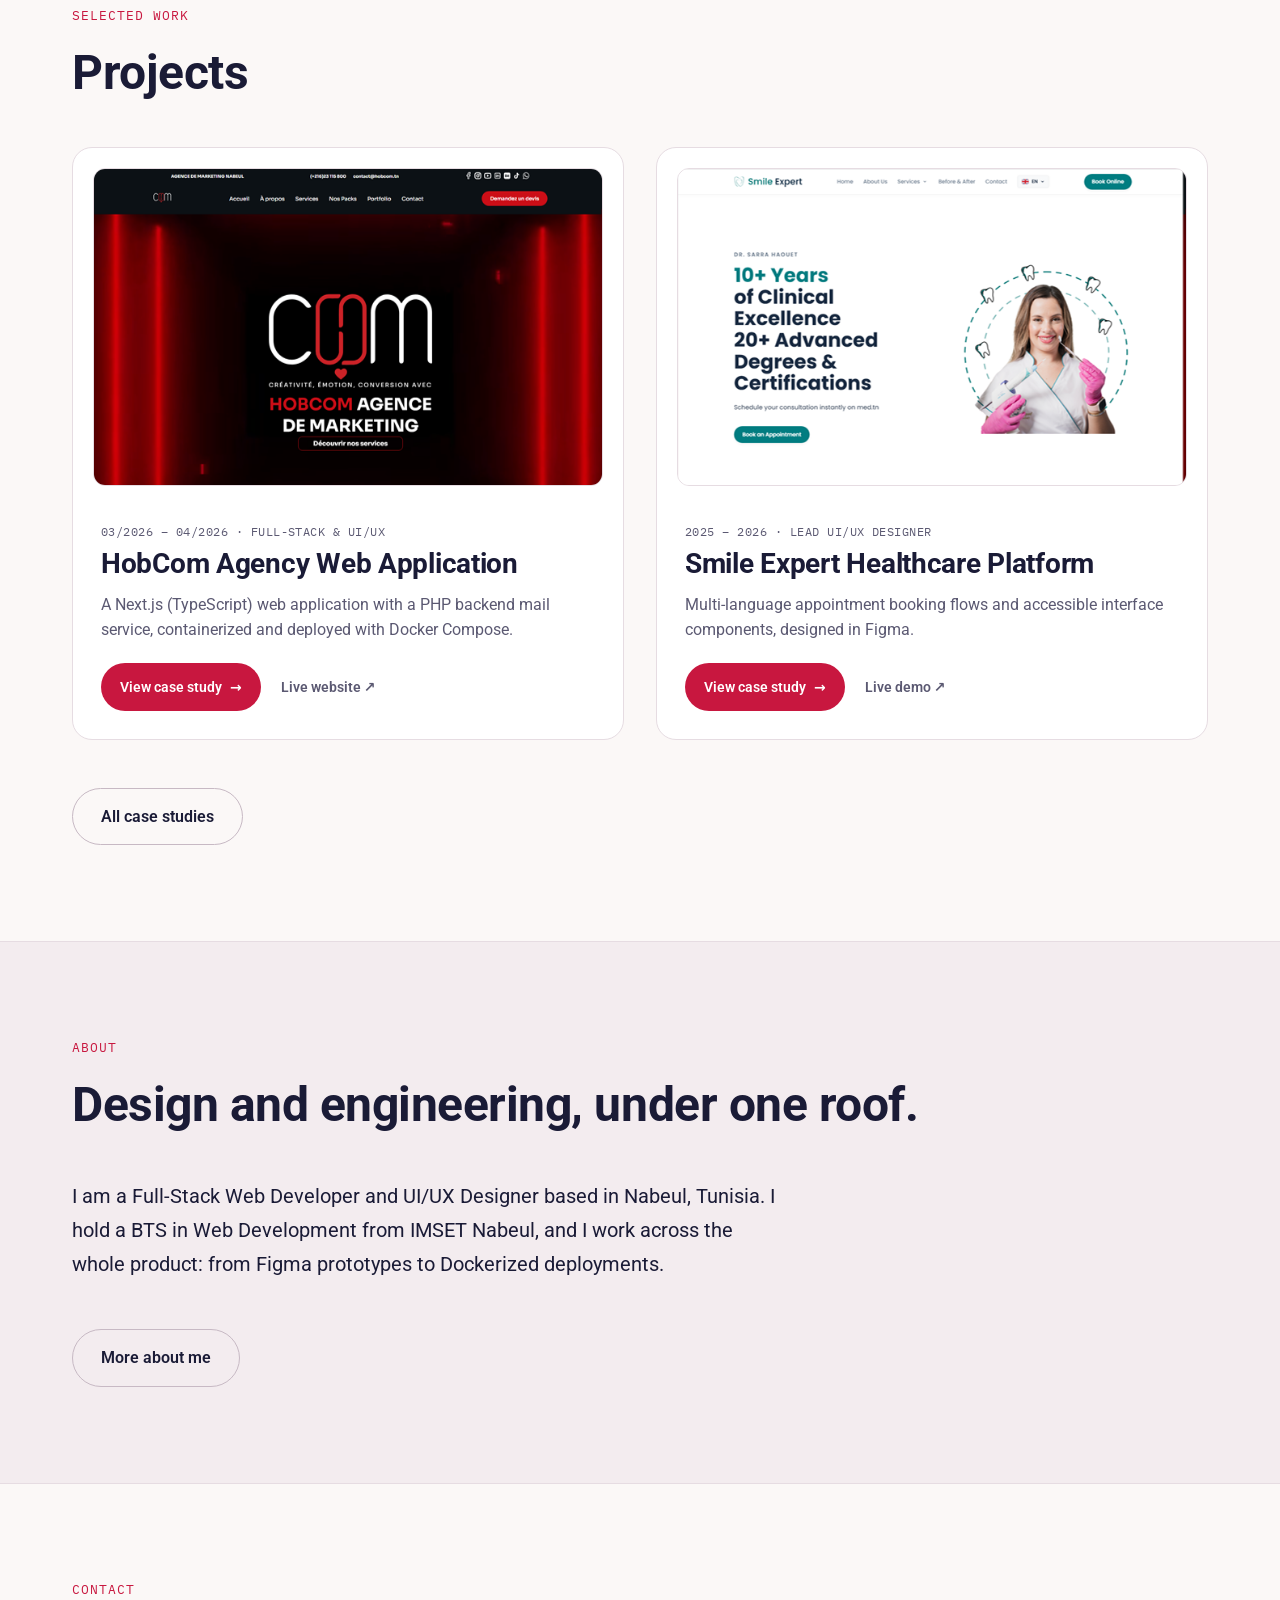
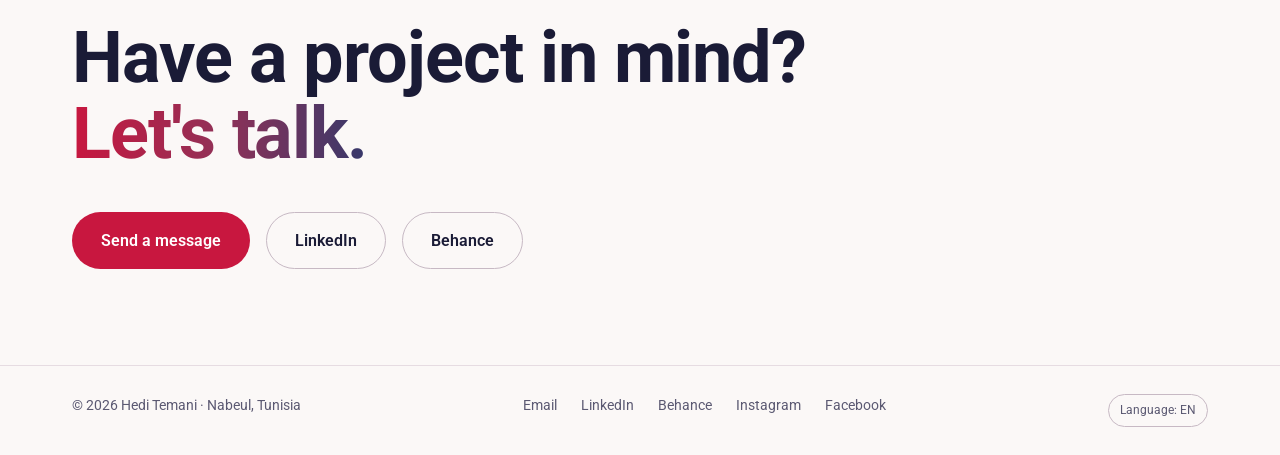
==== commit 933e087e: "Update project descriptions, enhance layout and styling, and improve accessibility features" ====
--- a/index.html
+++ b/index.html
@@ -123,6 +123,7 @@
             <p class="source">HobCom Agency · Figma prototypes</p>
           </div>
         </div>
+        <p class="impact-note">Impact figures are reported in my CV; measurement baselines and methods are not publicly documented.</p>
       </div>
     </section>
 
@@ -134,28 +135,34 @@
         </div>
         <div class="grid grid-2">
 
-          <a class="card" href="https://hobcom.tn" target="_blank" rel="noopener noreferrer">
+          <article class="card">
             <img class="shot-img" src="assets/hobcomscreenshot.webp" alt="HobCom Agency web application home page">
             <div class="card-body">
               <p class="meta">03/2026 – 04/2026 · Full-Stack &amp; UI/UX</p>
               <h3>HobCom Agency Web Application</h3>
               <p>A Next.js (TypeScript) web application with a PHP backend mail service, containerized and deployed with Docker Compose.</p>
-              <p class="link-arrow">View live project →</p>
+              <div class="card-actions">
+                <a class="btn btn-primary card-case-link" href="projects.html#hobcom">View case study <span aria-hidden="true">→</span></a>
+                <a class="card-live-link" href="https://hobcom.tn" target="_blank" rel="noopener noreferrer">Live website <span aria-hidden="true">↗</span></a>
+              </div>
             </div>
-          </a>
-
-          <a class="card" href="https://smile-expert-frontend.vercel.app/" target="_blank" rel="noopener noreferrer">
+          </article>
+
+          <article class="card">
             <img class="shot-img" src="assets/smileexpertscreenshot.webp" alt="Smile Expert appointment booking flow">
             <div class="card-body">
               <p class="meta">2025 – 2026 · Lead UI/UX Designer</p>
               <h3>Smile Expert Healthcare Platform</h3>
               <p>Multi-language appointment booking flows and accessible interface components, designed in Figma.</p>
-              <p class="link-arrow">View live project →</p>
+              <div class="card-actions">
+                <a class="btn btn-primary card-case-link" href="projects.html#smile-expert">View case study <span aria-hidden="true">→</span></a>
+                <a class="card-live-link" href="https://smile-expert-frontend.vercel.app/" target="_blank" rel="noopener noreferrer">Live demo <span aria-hidden="true">↗</span></a>
+              </div>
             </div>
-          </a>
-
-        </div>
-        <p class="section-foot"><a class="btn btn-ghost" href="projects.html">All projects</a></p>
+          </article>
+
+        </div>
+        <p class="section-foot"><a class="btn btn-ghost" href="projects.html">All case studies</a></p>
       </div>
     </section>
 
--- a/css/styles.css
+++ b/css/styles.css
@@ -499,7 +499,23 @@
 }
 
 .page-hero {
+  position: relative;
+  isolation: isolate;
+  overflow: hidden;
   padding: 80px 0 56px;
+}
+
+.page-hero::before {
+  position: absolute;
+  z-index: -1;
+  inset-block-start: -220px;
+  inset-inline-end: -180px;
+  width: min(48vw, 560px);
+  aspect-ratio: 1;
+  border-radius: 50%;
+  background: radial-gradient(circle, var(--glow-1), transparent 68%);
+  content: "";
+  pointer-events: none;
 }
 
 .page-hero h1 {
@@ -620,6 +636,7 @@
   transition: border-color 0.2s, transform 0.2s;
 }
 
+article.card:hover,
 a.card:hover {
   border-color: var(--line-strong);
   text-decoration: none;
@@ -644,6 +661,37 @@
   margin-top: 20px;
   color: var(--accent);
   font-weight: 600;
+}
+
+.card-actions {
+  display: flex;
+  flex-wrap: wrap;
+  align-items: center;
+  gap: 12px 20px;
+  margin-top: 20px;
+}
+
+.card-case-link {
+  gap: 8px;
+  padding: 10px 18px;
+  font-size: 0.875rem;
+}
+
+.card-live-link {
+  color: var(--muted);
+  font-size: 0.875rem;
+  font-weight: 600;
+}
+
+.card-live-link:hover {
+  color: var(--accent);
+}
+
+.impact-note {
+  max-width: 760px;
+  margin-top: 20px;
+  color: var(--muted);
+  font-size: 0.875rem;
 }
 
 .meta {
@@ -710,6 +758,15 @@
   margin-top: 24px;
   padding-left: 16px;
   border-left: 2px solid var(--line-strong);
+}
+
+.project-brief {
+  margin-top: 20px;
+  padding: 16px 18px;
+  border: 1px solid var(--line);
+  border-left: 2px solid var(--accent);
+  border-radius: 0 12px 12px 0;
+  background: var(--surface);
 }
 
 .project-story h3 {
@@ -758,6 +815,20 @@
   line-height: 1;
 }
 
+.result > span {
+  min-width: 0;
+}
+
+.result-label {
+  display: block;
+  margin-bottom: 4px;
+  color: var(--muted);
+  font-family: var(--font-mono);
+  font-size: 0.6875rem;
+  letter-spacing: 0.04em;
+  text-transform: uppercase;
+}
+
 .project-metrics {
   display: grid;
   grid-template-columns: repeat(auto-fit, minmax(min(100%, 220px), 1fr));
@@ -773,6 +844,10 @@
 .project-metrics .result strong {
   flex: 0 0 auto;
   font-size: 2rem;
+}
+
+.project-metrics .result {
+  align-items: flex-start;
 }
 
 .project-repos {
@@ -1288,6 +1363,19 @@
   margin-left: 0;
 }
 
+:root[dir="rtl"] .project-story {
+  padding-right: 16px;
+  padding-left: 0;
+  border-right: 2px solid var(--line-strong);
+  border-left: 0;
+}
+
+:root[dir="rtl"] .project-brief {
+  border-right: 2px solid var(--accent);
+  border-left: 1px solid var(--line);
+  border-radius: 12px 0 0 12px;
+}
+
 :root[dir="rtl"] .facts {
   grid-template-columns: auto 1fr;
 }
@@ -1299,6 +1387,14 @@
 :root[dir="rtl"] .meta {
   text-transform: none;
   letter-spacing: 0;
+}
+
+:root[dir="rtl"] .project .meta,
+:root[dir="rtl"] .card .meta,
+:root[dir="rtl"] .entry-date {
+  direction: ltr;
+  text-align: right;
+  unicode-bidi: isolate;
 }
 
 @media (max-width: 480px) {
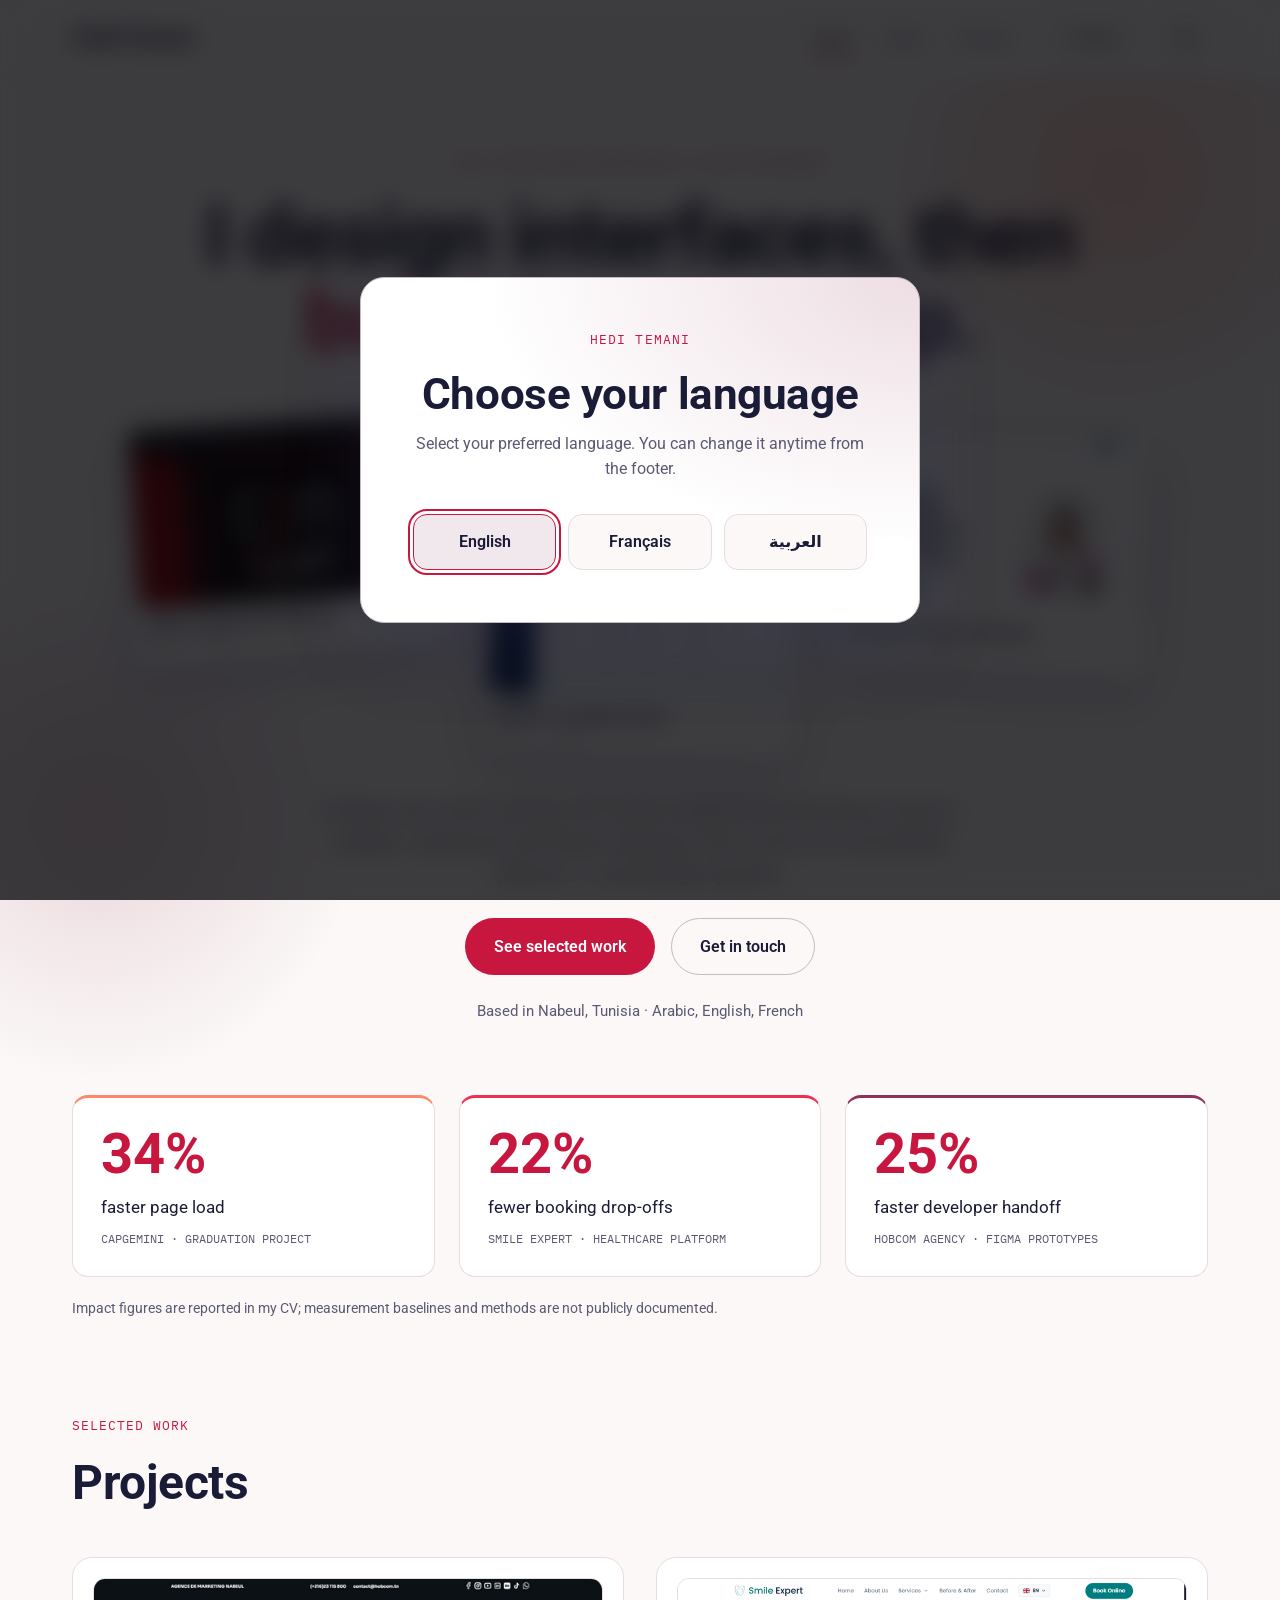
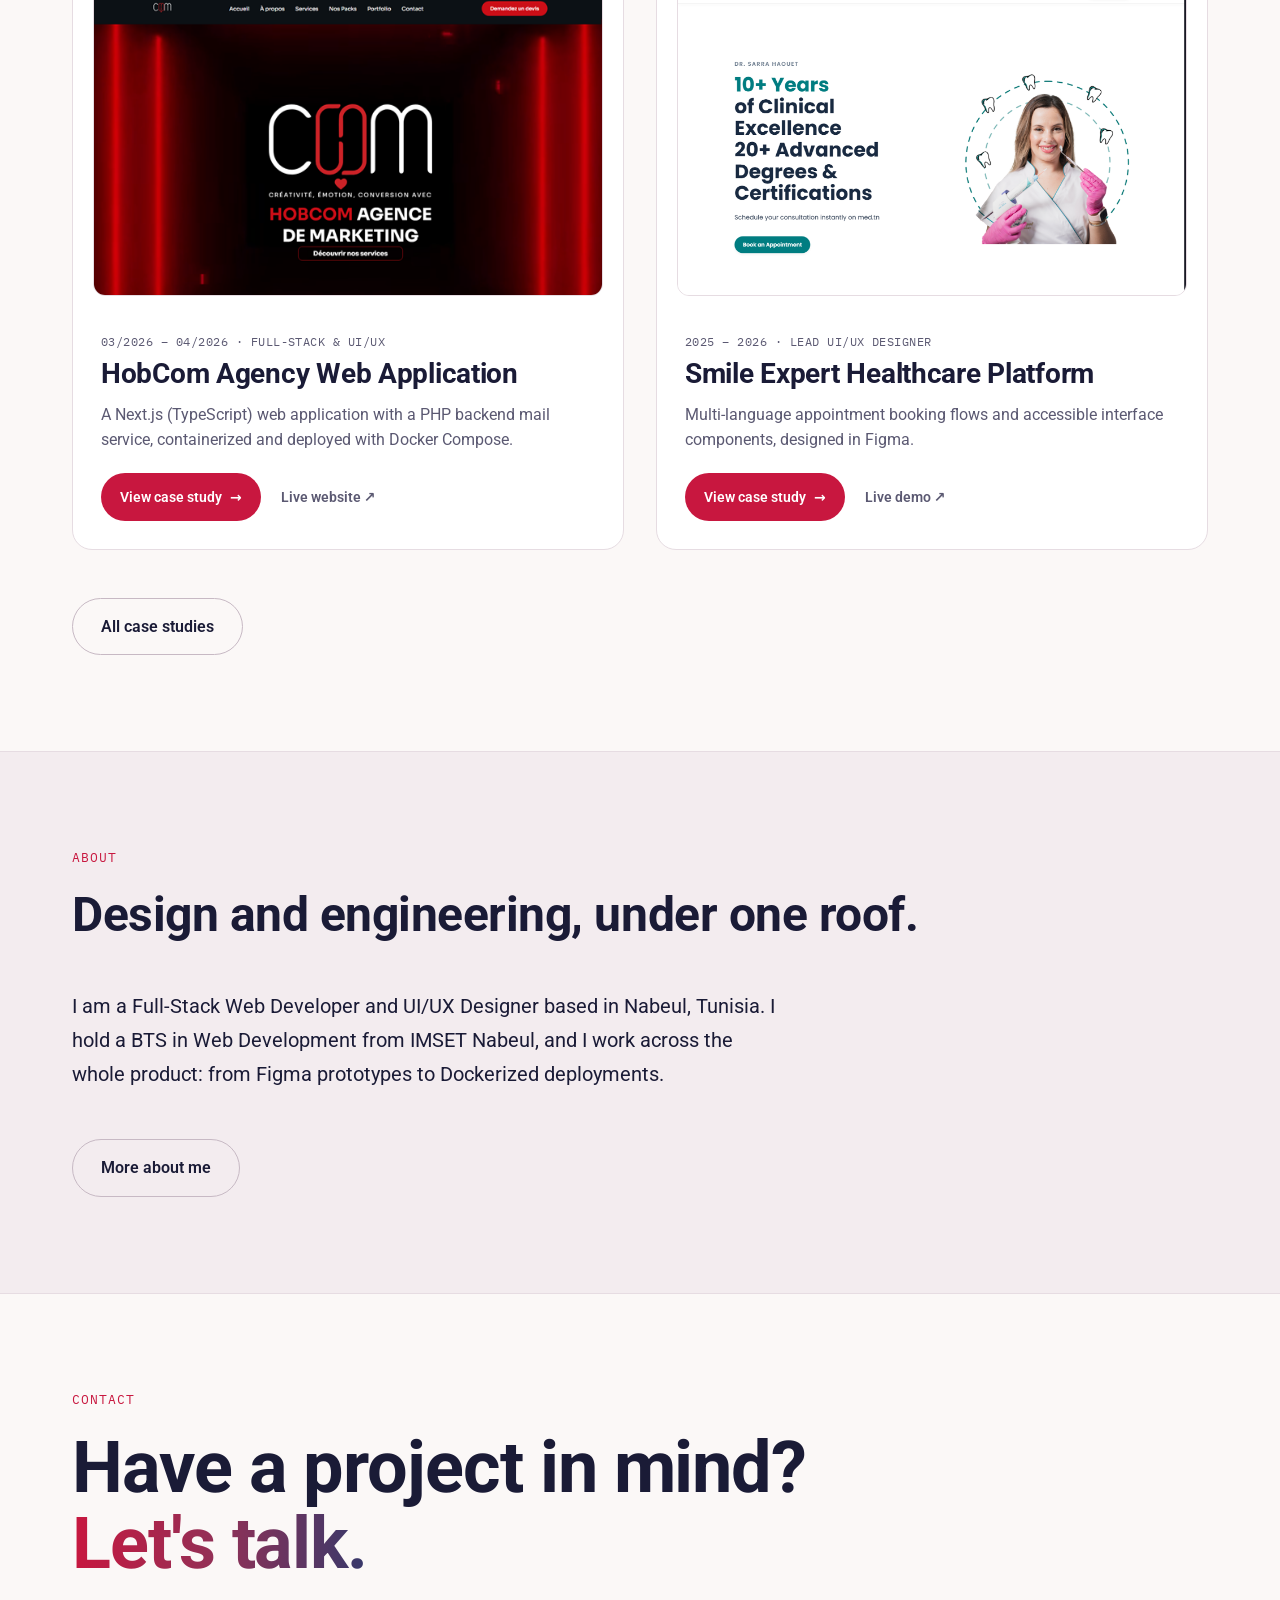
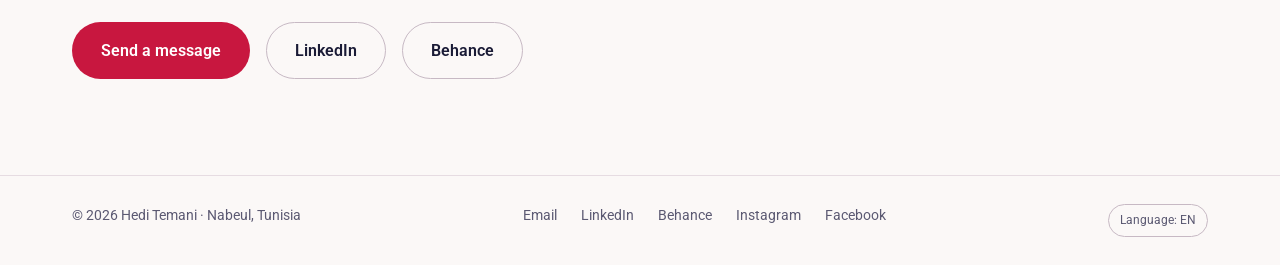
==== commit 2a6a1b7d: "Refactor hero section layout, remove portrait image, and adjust project positioning; add new screens" ====
--- a/index.html
+++ b/index.html
@@ -86,11 +86,6 @@
               <span class="hero-project-meta">Angular · Django</span>
             </span>
           </a>
-
-          <figure class="hero-portrait">
-            <img src="assets/hedi-portrait.webp" alt="Portrait of Hedi Temani" fetchpriority="high">
-            <figcaption>Hedi Temani</figcaption>
-          </figure>
         </div>
 
         <div class="hero-copy">
--- a/css/styles.css
+++ b/css/styles.css
@@ -354,58 +354,15 @@
 .hero-stage {
   position: relative;
   width: min(100%, 1050px);
-  height: 560px;
+  height: 370px;
   margin: 24px auto 0;
-}
-
-.hero-portrait {
-  position: absolute;
-  z-index: 2;
-  bottom: 0;
-  left: 50%;
-  width: min(32%, 340px);
-  height: 490px;
-  margin: 0;
-  overflow: hidden;
-  border: 1px solid var(--line-strong);
-  border-radius: 48% 48% 18px 18px;
-  background: var(--surface);
-  box-shadow: 0 24px 70px var(--shadow);
-  transform: translateX(-50%);
-}
-
-.hero-portrait::after {
-  position: absolute;
-  inset: 45% 0 0;
-  background: linear-gradient(transparent, rgba(7, 7, 11, 0.88));
-  content: "";
-  pointer-events: none;
-}
-
-.hero-portrait img {
-  width: 100%;
-  height: 100%;
-  object-fit: cover;
-  object-position: center 26%;
-}
-
-.hero-portrait figcaption {
-  position: absolute;
-  z-index: 1;
-  right: 0;
-  bottom: 18px;
-  left: 0;
-  color: #fff;
-  font-size: 1.2rem;
-  font-weight: 700;
-  text-align: center;
 }
 
 .hero-project {
   position: absolute;
   z-index: 1;
   display: block;
-  width: min(28%, 290px);
+  width: min(31%, 320px);
   padding: 8px;
   overflow: hidden;
   border: 1px solid var(--line-strong);
@@ -422,8 +379,8 @@
 }
 
 .hero-project--hobcom {
-  top: 50px;
-  inset-inline-start: 2%;
+  top: 24px;
+  inset-inline-start: 1%;
   transform: rotate(-4deg);
 }
 
@@ -432,8 +389,8 @@
 }
 
 .hero-project--smile {
-  top: 28px;
-  inset-inline-end: 2%;
+  top: 40px;
+  inset-inline-end: 1%;
   transform: rotate(3deg);
 }
 
@@ -442,13 +399,13 @@
 }
 
 .hero-project--capgemini {
-  bottom: 22px;
-  inset-inline-start: 10%;
-  transform: rotate(2deg);
+  bottom: 0;
+  left: 50%;
+  transform: translateX(-50%) rotate(2deg);
 }
 
 .hero-project--capgemini:hover {
-  transform: rotate(0) translateY(-5px);
+  transform: translateX(-50%) rotate(0) translateY(-5px);
 }
 
 .hero-project img {
@@ -731,12 +688,17 @@
 
 .project {
   display: grid;
-  grid-template-columns: repeat(auto-fit, minmax(min(100%, 420px), 1fr));
+  grid-template-columns: repeat(auto-fit, minmax(min(100%, 360px), 1fr));
   gap: 40px;
   align-items: start;
   padding: 56px 0;
   border-top: 1px solid var(--line);
   scroll-margin-top: 100px;
+}
+
+.project-content {
+  width: 100%;
+  min-width: 0;
 }
 
 .project:last-of-type {
@@ -1469,18 +1431,6 @@
     margin-top: 28px;
   }
 
-  .hero-portrait {
-    position: relative;
-    bottom: auto;
-    left: auto;
-    width: min(82%, 320px);
-    height: clamp(370px, 112vw, 450px);
-    grid-column: 1 / -1;
-    grid-row: 1;
-    justify-self: center;
-    transform: none;
-  }
-
   .hero-project {
     position: relative;
     top: auto;
@@ -1500,18 +1450,18 @@
 
   .hero-project--hobcom {
     grid-column: 1;
-    grid-row: 2;
+    grid-row: 1;
   }
 
   .hero-project--smile {
     grid-column: 2;
-    grid-row: 2;
+    grid-row: 1;
   }
 
   .hero-project--capgemini {
     width: min(80%, 340px);
     grid-column: 1 / -1;
-    grid-row: 3;
+    grid-row: 2;
     justify-self: center;
   }
 
